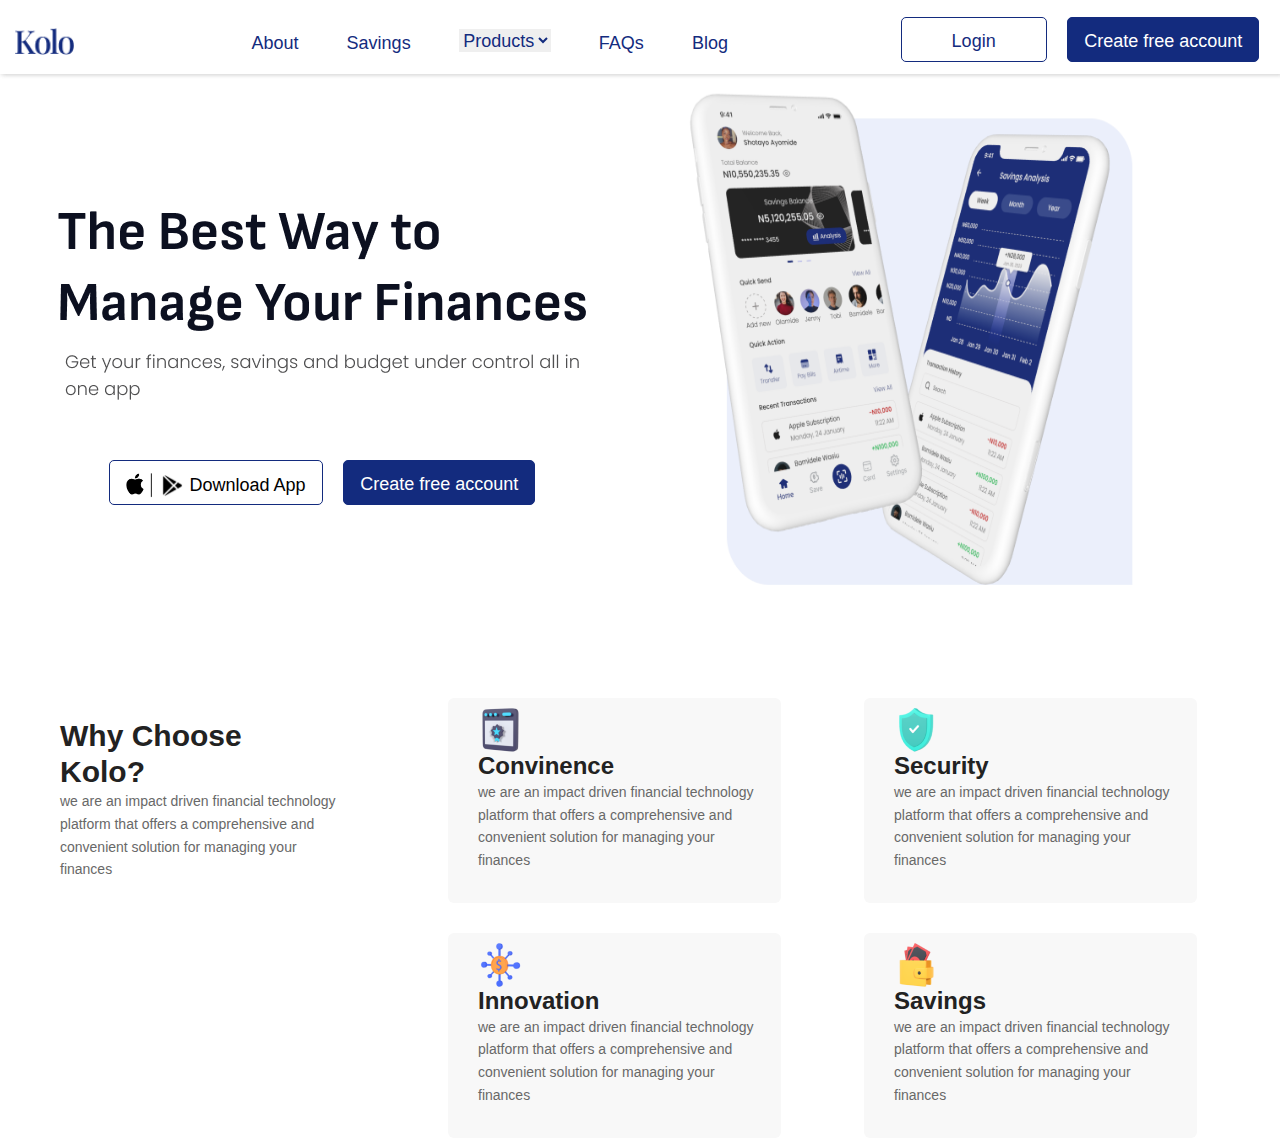
==== kolo/templates/index.html @ e000b19f "Created another frontend template" ====
<!DOCTYPE html>
<html lang="en">
    <head>
        <meta charset="utf-8">
        <meta http-equiv="X-UA-Compatible" content="IE=edge">
        <meta name="viewport" content="width=device-width, initial-scale=1">
        <title>Kolo landing page</title>
        <link rel="stylesheet" href="../static/css/css/linearicons.css">
		<link rel="stylesheet" href="../static/css/css/font-awesome.min.css">
		<link rel="stylesheet" href="../static/css/css/bootstrap.css">
		<link rel="stylesheet" href="../static/css/css/owl.carousel.css">
		<link rel="stylesheet" href="../static/css/css/main.css">
        
        <link href="../static/index.css" rel="stylesheet">
        <link href="../static/images/Kolo.png" rel="icon">
    </head>
    <body id="body">


        <header class="default-header" id="navbar">
            <nav class="navbar navbar-expand-lg navbar-light" style="width:100%; padding: 0px;" id="navbar">
                <div id="container">
                    <img src="../static/images/Kolo.png" id="logo">
                      <button style="float: right; margin-top: 3px;" class="navbar-toggler" type="button" data-toggle="collapse" data-target="#navbarSupportedContent" aria-controls="navbarSupportedContent" aria-expanded="false" aria-label="Toggle navigation">
                        <span class="navbar-toggler-icon"></span>
                      </button>

                    <div class="collapse navbar-collapse justify-content-end align-items-center" id="navbarSupportedContent" style="width:100%;">
                    
                        <div id="navigation">
                            <div id="inner-navigation">
                                <a href="#" class="nav">About</a>
                                <a href="#" class="nav" style="border-top: none;">Savings</a>
                                <select class="nav" id="selection">
                                    <option value="products" class="nav" style="text-align: center;">Products</option>
                                    <option value="savings" class="nav" style="text-align: center;">Savings</option>
                                    <option value="loan" class="nav"  style="text-align: center;">Loan</option>
                                </select>
                                <a href="#" class="nav">FAQs</a>
                                <a href="#" class="nav" style="border-top: none;">Blog</a>
                            </div>
                            
                            <div id="login-nav">
                                    <a href="#" class="nav" id="login-btn">Login</a>
                                    <a href="#" class="nav" id="create-account">Create free account</a>
                            </div>
                        </div>
                    </div>
                
                
            
                </div>
            </nav>
        </header>


    <!-- <header>
        <div id="navbar" class="navbar-nav">
            <h1 id="logo" style="padding-left: 10px; color: #132B7E; size: 33px;">Kolo</h1>
                <a href="#" class="nav">About</a>
                <a href="#" class="nav">Savings</a>
                <select class="nav" id="selection">
                    <option value="products" class="nav" style="text-align: center;">Products</option>
                    <option value="savings" class="nav" style="text-align: center;">Savings</option>
                    <option value="loan" class="nav"  style="text-align: center;">Loan</option>
                </select>
                <a href="#" class="nav">FAQs</a>
                <a href="#" class="nav">Blog</a>
            <div id="login-nav" class="navbar-nav">
                    <a href="#" class="nav" id="login-btn">Login</a>
                    <a href="#" class="nav" id="create-account">Create free account</a>
            </div>
        </div>
    </header> -->
    <div class="section-1">
        <div class="section-1_child">
            <img src="../static/images/The Best Way to Manage Your Finances.png" id="image4">
            <br>
            <img src="../static/images/Get your finances, savings and budget under control all in one app.png" id="image5">
            <div id="section1_grand_child">
                <div id="section1_grand_child2">
                    <a href="#"><img src="../static/images/apple.png" style="height: 25px; margin-top: 10px;"></a>
                    <img src="../static/images/line.png" style="height: 25px; margin-top: 12px;">
                    <a href="#"><img src="../static/images/google play.png" style="height: 25px; margin-top: 12px;"></a>
                    <p style="margin-left: 6px; color: black; font-size: 18px; padding-top: 13px;">Download App</p>
                </div>
                <a href="#" class="nav" id="create-account">Create free account</a>
            </div>
        </div>
        <img src="../static/images/kolo1.png" id="image2">
    </div>
    <div id="section2">
        <div class="section2_grand_child">
            <div id="section2_grand_child3">
                <h2 style="width: 220px;">Why Choose Kolo?</h2>
                <p>we are an impact driven financial technology platform that offers a comprehensive and convenient solution for managing your finances</p>
            </div>
        </div>
        <div id="section2_grand_child2">
            <div class="section2_grand_child2">
                <img src="../static/images/convinience.png">
                <h3 style="width: 250px;">Convinence</h3>
                <p class="section2_paragraph">we are an impact driven financial technology platform that offers a comprehensive and convenient solution for managing your finances</p>
            </div>
            <div class="section2_grand_child2">
                <img src="../static/images/security.png">
                <h3 style="width: 250px;">Security</h3>
                <p class="section2_paragraph">we are an impact driven financial technology platform that offers a comprehensive and convenient solution for managing your finances</p>
            </div>
            <div class="section2_grand_child2">
                <img src="../static/images/innovation.png">
                <h3 style="width: 250px;">Innovation</h3>
                <p class="section2_paragraph">we are an impact driven financial technology platform that offers a comprehensive and convenient solution for managing your finances</p>
            </div>
            <div class="section2_grand_child2">
                <img src="../static/images/savings.png">
                <h3 style="width: 250px">Savings</h3>
                <p class="section2_paragraph">we are an impact driven financial technology platform that offers a comprehensive and convenient solution for managing your finances</p>
            </div>
        </div>
    </div>

            <script src="../static/js/vendor/jquery-2.2.4.min.js"></script>
			<script src="https://cdnjs.cloudflare.com/ajax/libs/popper.js/1.11.0/umd/popper.min.js" integrity="sha384-b/U6ypiBEHpOf/4+1nzFpr53nxSS+GLCkfwBdFNTxtclqqenISfwAzpKaMNFNmj4" crossorigin="anonymous"></script>
			<script src="../static/js/vendor/bootstrap.min.js"></script>
			<script src="../static/js/jquery.ajaxchimp.min.js"></script>
			<script src="../static/js/parallax.min.js"></script>			
			<script src="../static/js/owl.carousel.min.js"></script>		
			<script src="../static/js/jquery.magnific-popup.min.js"></script>				
			<script src="../static/js/jquery.sticky.js"></script>
			<script src="../static/js/main.js"></script>	
    </body>
</html>
---- kolo/static/css/css/linearicons.css ----
@font-face {
	font-family: 'Linearicons-Free';
	src:url('../fonts/Linearicons-Free.eot?w118d');
	src:url('../fonts/Linearicons-Free.eot?#iefixw118d') format('embedded-opentype'),
		url('../fonts/Linearicons-Free.woff2?w118d') format('woff2'),
		url('../fonts/Linearicons-Free.woff?w118d') format('woff'),
		url('../fonts/Linearicons-Free.ttf?w118d') format('truetype'),
		url('../fonts/Linearicons-Free.svg?w118d#Linearicons-Free') format('svg');
	font-weight: normal;
	font-style: normal;
}

.lnr {
	font-family: 'Linearicons-Free';
	speak: none;
	font-style: normal;
	font-weight: normal;
	font-variant: normal;
	text-transform: none;
	line-height: 1;

	/* Better Font Rendering =========== */
	-webkit-font-smoothing: antialiased;
	-moz-osx-font-smoothing: grayscale;
}

.lnr-home:before {
	content: "\e800";
}
.lnr-apartment:before {
	content: "\e801";
}
.lnr-pencil:before {
	content: "\e802";
}
.lnr-magic-wand:before {
	content: "\e803";
}
.lnr-drop:before {
	content: "\e804";
}
.lnr-lighter:before {
	content: "\e805";
}
.lnr-poop:before {
	content: "\e806";
}
.lnr-sun:before {
	content: "\e807";
}
.lnr-moon:before {
	content: "\e808";
}
.lnr-cloud:before {
	content: "\e809";
}
.lnr-cloud-upload:before {
	content: "\e80a";
}
.lnr-cloud-download:before {
	content: "\e80b";
}
.lnr-cloud-sync:before {
	content: "\e80c";
}
.lnr-cloud-check:before {
	content: "\e80d";
}
.lnr-database:before {
	content: "\e80e";
}
.lnr-lock:before {
	content: "\e80f";
}
.lnr-cog:before {
	content: "\e810";
}
.lnr-trash:before {
	content: "\e811";
}
.lnr-dice:before {
	content: "\e812";
}
.lnr-heart:before {
	content: "\e813";
}
.lnr-star:before {
	content: "\e814";
}
.lnr-star-half:before {
	content: "\e815";
}
.lnr-star-empty:before {
	content: "\e816";
}
.lnr-flag:before {
	content: "\e817";
}
.lnr-envelope:before {
	content: "\e818";
}
.lnr-paperclip:before {
	content: "\e819";
}
.lnr-inbox:before {
	content: "\e81a";
}
.lnr-eye:before {
	content: "\e81b";
}
.lnr-printer:before {
	content: "\e81c";
}
.lnr-file-empty:before {
	content: "\e81d";
}
.lnr-file-add:before {
	content: "\e81e";
}
.lnr-enter:before {
	content: "\e81f";
}
.lnr-exit:before {
	content: "\e820";
}
.lnr-graduation-hat:before {
	content: "\e821";
}
.lnr-license:before {
	content: "\e822";
}
.lnr-music-note:before {
	content: "\e823";
}
.lnr-film-play:before {
	content: "\e824";
}
.lnr-camera-video:before {
	content: "\e825";
}
.lnr-camera:before {
	content: "\e826";
}
.lnr-picture:before {
	content: "\e827";
}
.lnr-book:before {
	content: "\e828";
}
.lnr-bookmark:before {
	content: "\e829";
}
.lnr-user:before {
	content: "\e82a";
}
.lnr-users:before {
	content: "\e82b";
}
.lnr-shirt:before {
	content: "\e82c";
}
.lnr-store:before {
	content: "\e82d";
}
.lnr-cart:before {
	content: "\e82e";
}
.lnr-tag:before {
	content: "\e82f";
}
.lnr-phone-handset:before {
	content: "\e830";
}
.lnr-phone:before {
	content: "\e831";
}
.lnr-pushpin:before {
	content: "\e832";
}
.lnr-map-marker:before {
	content: "\e833";
}
.lnr-map:before {
	content: "\e834";
}
.lnr-location:before {
	content: "\e835";
}
.lnr-calendar-full:before {
	content: "\e836";
}
.lnr-keyboard:before {
	content: "\e837";
}
.lnr-spell-check:before {
	content: "\e838";
}
.lnr-screen:before {
	content: "\e839";
}
.lnr-smartphone:before {
	content: "\e83a";
}
.lnr-tablet:before {
	content: "\e83b";
}
.lnr-laptop:before {
	content: "\e83c";
}
.lnr-laptop-phone:before {
	content: "\e83d";
}
.lnr-power-switch:before {
	content: "\e83e";
}
.lnr-bubble:before {
	content: "\e83f";
}
.lnr-heart-pulse:before {
	content: "\e840";
}
.lnr-construction:before {
	content: "\e841";
}
.lnr-pie-chart:before {
	content: "\e842";
}
.lnr-chart-bars:before {
	content: "\e843";
}
.lnr-gift:before {
	content: "\e844";
}
.lnr-diamond:before {
	content: "\e845";
}
.lnr-linearicons:before {
	content: "\e846";
}
.lnr-dinner:before {
	content: "\e847";
}
.lnr-coffee-cup:before {
	content: "\e848";
}
.lnr-leaf:before {
	content: "\e849";
}
.lnr-paw:before {
	content: "\e84a";
}
.lnr-rocket:before {
	content: "\e84b";
}
.lnr-briefcase:before {
	content: "\e84c";
}
.lnr-bus:before {
	content: "\e84d";
}
.lnr-car:before {
	content: "\e84e";
}
.lnr-train:before {
	content: "\e84f";
}
.lnr-bicycle:before {
	content: "\e850";
}
.lnr-wheelchair:before {
	content: "\e851";
}
.lnr-select:before {
	content: "\e852";
}
.lnr-earth:before {
	content: "\e853";
}
.lnr-smile:before {
	content: "\e854";
}
.lnr-sad:before {
	content: "\e855";
}
.lnr-neutral:before {
	content: "\e856";
}
.lnr-mustache:before {
	content: "\e857";
}
.lnr-alarm:before {
	content: "\e858";
}
.lnr-bullhorn:before {
	content: "\e859";
}
.lnr-volume-high:before {
	content: "\e85a";
}
.lnr-volume-medium:before {
	content: "\e85b";
}
.lnr-volume-low:before {
	content: "\e85c";
}
.lnr-volume:before {
	content: "\e85d";
}
.lnr-mic:before {
	content: "\e85e";
}
.lnr-hourglass:before {
	content: "\e85f";
}
.lnr-undo:before {
	content: "\e860";
}
.lnr-redo:before {
	content: "\e861";
}
.lnr-sync:before {
	content: "\e862";
}
.lnr-history:before {
	content: "\e863";
}
.lnr-clock:before {
	content: "\e864";
}
.lnr-download:before {
	content: "\e865";
}
.lnr-upload:before {
	content: "\e866";
}
.lnr-enter-down:before {
	content: "\e867";
}
.lnr-exit-up:before {
	content: "\e868";
}
.lnr-bug:before {
	content: "\e869";
}
.lnr-code:before {
	content: "\e86a";
}
.lnr-link:before {
	content: "\e86b";
}
.lnr-unlink:before {
	content: "\e86c";
}
.lnr-thumbs-up:before {
	content: "\e86d";
}
.lnr-thumbs-down:before {
	content: "\e86e";
}
.lnr-magnifier:before {
	content: "\e86f";
}
.lnr-cross:before {
	content: "\e870";
}
.lnr-menu:before {
	content: "\e871";
}
.lnr-list:before {
	content: "\e872";
}
.lnr-chevron-up:before {
	content: "\e873";
}
.lnr-chevron-down:before {
	content: "\e874";
}
.lnr-chevron-left:before {
	content: "\e875";
}
.lnr-chevron-right:before {
	content: "\e876";
}
.lnr-arrow-up:before {
	content: "\e877";
}
.lnr-arrow-down:before {
	content: "\e878";
}
.lnr-arrow-left:before {
	content: "\e879";
}
.lnr-arrow-right:before {
	content: "\e87a";
}
.lnr-move:before {
	content: "\e87b";
}
.lnr-warning:before {
	content: "\e87c";
}
.lnr-question-circle:before {
	content: "\e87d";
}
.lnr-menu-circle:before {
	content: "\e87e";
}
.lnr-checkmark-circle:before {
	content: "\e87f";
}
.lnr-cross-circle:before {
	content: "\e880";
}
.lnr-plus-circle:before {
	content: "\e881";
}
.lnr-circle-minus:before {
	content: "\e882";
}
.lnr-arrow-up-circle:before {
	content: "\e883";
}
.lnr-arrow-down-circle:before {
	content: "\e884";
}
.lnr-arrow-left-circle:before {
	content: "\e885";
}
.lnr-arrow-right-circle:before {
	content: "\e886";
}
.lnr-chevron-up-circle:before {
	content: "\e887";
}
.lnr-chevron-down-circle:before {
	content: "\e888";
}
.lnr-chevron-left-circle:before {
	content: "\e889";
}
.lnr-chevron-right-circle:before {
	content: "\e88a";
}
.lnr-crop:before {
	content: "\e88b";
}
.lnr-frame-expand:before {
	content: "\e88c";
}
.lnr-frame-contract:before {
	content: "\e88d";
}
.lnr-layers:before {
	content: "\e88e";
}
.lnr-funnel:before {
	content: "\e88f";
}
.lnr-text-format:before {
	content: "\e890";
}
.lnr-text-format-remove:before {
	content: "\e891";
}
.lnr-text-size:before {
	content: "\e892";
}
.lnr-bold:before {
	content: "\e893";
}
.lnr-italic:before {
	content: "\e894";
}
.lnr-underline:before {
	content: "\e895";
}
.lnr-strikethrough:before {
	content: "\e896";
}
.lnr-highlight:before {
	content: "\e897";
}
.lnr-text-align-left:before {
	content: "\e898";
}
.lnr-text-align-center:before {
	content: "\e899";
}
.lnr-text-align-right:before {
	content: "\e89a";
}
.lnr-text-align-justify:before {
	content: "\e89b";
}
.lnr-line-spacing:before {
	content: "\e89c";
}
.lnr-indent-increase:before {
	content: "\e89d";
}
.lnr-indent-decrease:before {
	content: "\e89e";
}
.lnr-pilcrow:before {
	content: "\e89f";
}
.lnr-direction-ltr:before {
	content: "\e8a0";
}
.lnr-direction-rtl:before {
	content: "\e8a1";
}
.lnr-page-break:before {
	content: "\e8a2";
}
.lnr-sort-alpha-asc:before {
	content: "\e8a3";
}
.lnr-sort-amount-asc:before {
	content: "\e8a4";
}
.lnr-hand:before {
	content: "\e8a5";
}
.lnr-pointer-up:before {
	content: "\e8a6";
}
.lnr-pointer-right:before {
	content: "\e8a7";
}
.lnr-pointer-down:before {
	content: "\e8a8";
}
.lnr-pointer-left:before {
	content: "\e8a9";
}
---- kolo/static/css/css/main.css ----
::-moz-selection{background-color:#69B4FD;color:#fff}::selection{background-color:#69B4FD;color:#fff}::-webkit-input-placeholder{color:#777777;font-weight:300}:-moz-placeholder{color:#777777;opacity:1;font-weight:300}::-moz-placeholder{color:#777777;opacity:1;font-weight:300}:-ms-input-placeholder{color:#777777;font-weight:300}::-ms-input-placeholder{color:#777777;font-weight:300}body{color:#777;font-family:"Poppins",sans-serif;font-size:14px;font-weight:300;line-height:1.625em;position:relative}ol,ul{margin:0;padding:0;list-style:none}select{display:block}figure{margin:0}a{-webkit-transition:all 0.3s ease 0s;-moz-transition:all 0.3s ease 0s;-o-transition:all 0.3s ease 0s;transition:all 0.3s ease 0s}iframe{border:0}a,a:focus,a:hover{text-decoration:none;outline:0}.btn.active.focus,.btn.active:focus,.btn.focus,.btn.focus:active,.btn:active:focus,.btn:focus{text-decoration:none;outline:0}.card-panel{margin:0;padding:60px}.btn i,.btn-large i,.btn-floating i,.btn-large i,.btn-flat i{font-size:1em;line-height:inherit}.gray-bg{background:#f9f9ff}h1,h2,h3,h4,h5,h6{font-family:"Poppins",sans-serif;color:#222;line-height:1.2em !important;margin-bottom:0;margin-top:0;font-weight:600}.h1,.h2,.h3,.h4,.h5,.h6{margin-bottom:0;margin-top:0;font-family:"Poppins",sans-serif;font-weight:600;color:#222}h1,.h1{font-size:36px}h2,.h2{font-size:30px}h3,.h3{font-size:24px}h4,.h4{font-size:18px}h5,.h5{font-size:16px}h6,.h6{font-size:14px;color:#222}td,th{border-radius:0px}.clear::before,.clear::after{content:" ";display:table}.clear::after{clear:both}.fz-11{font-size:11px}.fz-12{font-size:12px}.fz-13{font-size:13px}.fz-14{font-size:14px}.fz-15{font-size:15px}.fz-16{font-size:16px}.fz-18{font-size:18px}.fz-30{font-size:30px}.fz-48{font-size:48px !important}.fw100{font-weight:100}.fw300{font-weight:300}.fw400{font-weight:400 !important}.fw500{font-weight:500}.f700{font-weight:700}.fsi{font-style:italic}.mt-10{margin-top:10px}.mt-15{margin-top:15px}.mt-20{margin-top:20px}.mt-25{margin-top:25px}.mt-30{margin-top:30px}.mt-35{margin-top:35px}.mt-40{margin-top:40px}.mt-50{margin-top:50px}.mt-60{margin-top:60px}.mt-70{margin-top:70px}.mt-80{margin-top:80px}.mt-100{margin-top:100px}.mt-120{margin-top:120px}.mt-150{margin-top:150px}.ml-0{margin-left:0 !important}.ml-5{margin-left:5px !important}.ml-10{margin-left:10px}.ml-15{margin-left:15px}.ml-20{margin-left:20px}.ml-30{margin-left:30px}.ml-50{margin-left:50px}.mr-0{margin-right:0 !important}.mr-5{margin-right:5px !important}.mr-15{margin-right:15px}.mr-10{margin-right:10px}.mr-20{margin-right:20px}.mr-30{margin-right:30px}.mr-50{margin-right:50px}.mb-0{margin-bottom:0px}.mb-0-i{margin-bottom:0px !important}.mb-5{margin-bottom:5px}.mb-10{margin-bottom:10px}.mb-15{margin-bottom:15px}.mb-20{margin-bottom:20px}.mb-25{margin-bottom:25px}.mb-30{margin-bottom:30px}.mb-40{margin-bottom:40px}.mb-50{margin-bottom:50px}.mb-60{margin-bottom:60px}.mb-70{margin-bottom:70px}.mb-80{margin-bottom:80px}.mb-90{margin-bottom:90px}.mb-100{margin-bottom:100px}.pt-0{padding-top:0px}.pt-10{padding-top:10px}.pt-15{padding-top:15px}.pt-20{padding-top:20px}.pt-25{padding-top:25px}.pt-30{padding-top:30px}.pt-40{padding-top:40px}.pt-50{padding-top:50px}.pt-60{padding-top:60px}.pt-70{padding-top:70px}.pt-80{padding-top:80px}.pt-90{padding-top:90px}.pt-100{padding-top:100px}.pt-120{padding-top:120px}.pt-150{padding-top:150px}.pb-0{padding-bottom:0px}.pb-10{padding-bottom:10px}.pb-15{padding-bottom:15px}.pb-20{padding-bottom:20px}.pb-25{padding-bottom:25px}.pb-30{padding-bottom:30px}.pb-40{padding-bottom:40px}.pb-50{padding-bottom:50px}.pb-60{padding-bottom:60px}.pb-70{padding-bottom:70px}.pb-80{padding-bottom:80px}.pb-90{padding-bottom:90px}.pb-100{padding-bottom:100px}.pb-120{padding-bottom:120px}.pb-150{padding-bottom:150px}.pr-30{padding-right:30px}.pl-30{padding-left:30px}.pl-90{padding-left:90px}.p-40{padding:40px}.float-left{float:left}.float-right{float:right}.text-italic{font-style:italic}.text-white{color:#fff}.transition{-webkit-transition:all 0.3s ease 0s;-moz-transition:all 0.3s ease 0s;-o-transition:all 0.3s ease 0s;transition:all 0.3s ease 0s}.section-full{padding:100px 0}.section-half{padding:75px 0}.text-center{text-align:center}.text-left{text-align:left}.text-rigth{text-align:right}.flex{display:-webkit-box;display:-webkit-flex;display:-moz-flex;display:-ms-flexbox;display:flex}.inline-flex{display:-webkit-inline-box;display:-webkit-inline-flex;display:-moz-inline-flex;display:-ms-inline-flexbox;display:inline-flex}.flex-grow{-webkit-box-flex:1;-webkit-flex-grow:1;-moz-flex-grow:1;-ms-flex-positive:1;flex-grow:1}.flex-wrap{-webkit-flex-wrap:wrap;-moz-flex-wrap:wrap;-ms-flex-wrap:wrap;flex-wrap:wrap}.flex-left{-webkit-box-pack:start;-ms-flex-pack:start;-webkit-justify-content:flex-start;-moz-justify-content:flex-start;justify-content:flex-start}.flex-middle{-webkit-box-align:center;-ms-flex-align:center;-webkit-align-items:center;-moz-align-items:center;align-items:center}.flex-right{-webkit-box-pack:end;-ms-flex-pack:end;-webkit-justify-content:flex-end;-moz-justify-content:flex-end;justify-content:flex-end}.flex-top{-webkit-align-self:flex-start;-moz-align-self:flex-start;-ms-flex-item-align:start;align-self:flex-start}.flex-center{-webkit-box-pack:center;-ms-flex-pack:center;-webkit-justify-content:center;-moz-justify-content:center;justify-content:center}.flex-bottom{-webkit-align-self:flex-end;-moz-align-self:flex-end;-ms-flex-item-align:end;align-self:flex-end}.space-between{-webkit-box-pack:justify;-ms-flex-pack:justify;-webkit-justify-content:space-between;-moz-justify-content:space-between;justify-content:space-between}.space-around{-ms-flex-pack:distribute;-webkit-justify-content:space-around;-moz-justify-content:space-around;justify-content:space-around}.flex-column{-webkit-box-direction:normal;-webkit-box-orient:vertical;-webkit-flex-direction:column;-moz-flex-direction:column;-ms-flex-direction:column;flex-direction:column}.flex-cell{display:-webkit-box;display:-webkit-flex;display:-moz-flex;display:-ms-flexbox;display:flex;-webkit-box-flex:1;-webkit-flex-grow:1;-moz-flex-grow:1;-ms-flex-positive:1;flex-grow:1}.display-table{display:table}.light{color:#fff}.dark{color:#222}.relative{position:relative}.overflow-hidden{overflow:hidden}.overlay{position:absolute;left:0;right:0;top:0;bottom:0}.container.fullwidth{width:100%}.container.no-padding{padding-left:0;padding-right:0}.no-padding{padding:0}.section-bg{background:#f9fafc}@media (max-width: 767px){.no-flex-xs{display:block !important}}.row.no-margin{margin-left:0;margin-right:0}.sample-text-area{background:#fff;padding:100px 0 70px 0}.text-heading{margin-bottom:30px;font-size:24px}b,i,sup,sub,u,del{color:#69B4FD}h1{font-size:36px}h2{font-size:30px}h3{font-size:24px}h4{font-size:18px}h5{font-size:16px}h6{font-size:14px}h1,h2,h3,h4,h5,h6{line-height:1.5em}.typography h1,.typography h2,.typography h3,.typography h4,.typography h5,.typography h6{color:#777}.button-area{background:#fff}.button-area .border-top-generic{padding:70px 15px;border-top:1px dotted #eee}.button-group-area .genric-btn{margin-right:10px;margin-top:10px}.button-group-area .genric-btn:last-child{margin-right:0}.genric-btn{display:inline-block;outline:none;line-height:40px;padding:0 30px;font-size:.8em;text-align:center;text-decoration:none;font-weight:500;cursor:pointer;-webkit-transition:all 0.3s ease 0s;-moz-transition:all 0.3s ease 0s;-o-transition:all 0.3s ease 0s;transition:all 0.3s ease 0s}.genric-btn:focus{outline:none}.genric-btn.e-large{padding:0 40px;line-height:50px}.genric-btn.large{line-height:45px}.genric-btn.medium{line-height:30px}.genric-btn.small{line-height:25px}.genric-btn.radius{border-radius:3px}.genric-btn.circle{border-radius:20px}.genric-btn.arrow{display:-webkit-inline-box;display:-ms-inline-flexbox;display:inline-flex;-webkit-box-align:center;-ms-flex-align:center;align-items:center}.genric-btn.arrow span{margin-left:10px}.genric-btn.default{color:#222;background:#f9f9ff;border:1px solid transparent}.genric-btn.default:hover{border:1px solid #f9f9ff;background:#fff}.genric-btn.default-border{border:1px solid #f9f9ff;background:#fff}.genric-btn.default-border:hover{color:#222;background:#f9f9ff;border:1px solid transparent}.genric-btn.primary{color:#fff;background:#69B4FD;border:1px solid transparent}.genric-btn.primary:hover{color:#69B4FD;border:1px solid #69B4FD;background:#fff}.genric-btn.primary-border{color:#69B4FD;border:1px solid #69B4FD;background:#fff}.genric-btn.primary-border:hover{color:#fff;background:#69B4FD;border:1px solid transparent}.genric-btn.success{color:#fff;background:#4cd3e3;border:1px solid transparent}.genric-btn.success:hover{color:#4cd3e3;border:1px solid #4cd3e3;background:#fff}.genric-btn.success-border{color:#4cd3e3;border:1px solid #4cd3e3;background:#fff}.genric-btn.success-border:hover{color:#fff;background:#4cd3e3;border:1px solid transparent}.genric-btn.info{color:#fff;background:#38a4ff;border:1px solid transparent}.genric-btn.info:hover{color:#38a4ff;border:1px solid #38a4ff;background:#fff}.genric-btn.info-border{color:#38a4ff;border:1px solid #38a4ff;background:#fff}.genric-btn.info-border:hover{color:#fff;background:#38a4ff;border:1px solid transparent}.genric-btn.warning{color:#fff;background:#f4e700;border:1px solid transparent}.genric-btn.warning:hover{color:#f4e700;border:1px solid #f4e700;background:#fff}.genric-btn.warning-border{color:#f4e700;border:1px solid #f4e700;background:#fff}.genric-btn.warning-border:hover{color:#fff;background:#f4e700;border:1px solid transparent}.genric-btn.danger{color:#fff;background:#f44a40;border:1px solid transparent}.genric-btn.danger:hover{color:#f44a40;border:1px solid #f44a40;background:#fff}.genric-btn.danger-border{color:#f44a40;border:1px solid #f44a40;background:#fff}.genric-btn.danger-border:hover{color:#fff;background:#f44a40;border:1px solid transparent}.genric-btn.link{color:#222;background:#f9f9ff;text-decoration:underline;border:1px solid transparent}.genric-btn.link:hover{color:#222;border:1px solid #f9f9ff;background:#fff}.genric-btn.link-border{color:#222;border:1px solid #f9f9ff;background:#fff;text-decoration:underline}.genric-btn.link-border:hover{color:#222;background:#f9f9ff;border:1px solid transparent}.genric-btn.disable{color:#222,0.3;background:#f9f9ff;border:1px solid transparent;cursor:not-allowed}.generic-blockquote{padding:30px 50px 30px 30px;background:#f9f9ff;border-left:2px solid #69B4FD}.progress-table-wrap{overflow-x:scroll}.progress-table{background:#f9f9ff;padding:15px 0px 30px 0px;min-width:800px}.progress-table .serial{width:11.83%;padding-left:30px}.progress-table .country{width:28.07%}.progress-table .visit{width:19.74%}.progress-table .percentage{width:40.36%;padding-right:50px}.progress-table .table-head{display:flex}.progress-table .table-head .serial,.progress-table .table-head .country,.progress-table .table-head .visit,.progress-table .table-head .percentage{color:#222;line-height:40px;text-transform:uppercase;font-weight:500}.progress-table .table-row{padding:15px 0;border-top:1px solid #edf3fd;display:flex}.progress-table .table-row .serial,.progress-table .table-row .country,.progress-table .table-row .visit,.progress-table .table-row .percentage{display:flex;align-items:center}.progress-table .table-row .country img{margin-right:15px}.progress-table .table-row .percentage .progress{width:80%;border-radius:0px;background:transparent}.progress-table .table-row .percentage .progress .progress-bar{height:5px;line-height:5px}.progress-table .table-row .percentage .progress .progress-bar.color-1{background-color:#6382e6}.progress-table .table-row .percentage .progress .progress-bar.color-2{background-color:#e66686}.progress-table .table-row .percentage .progress .progress-bar.color-3{background-color:#f09359}.progress-table .table-row .percentage .progress .progress-bar.color-4{background-color:#73fbaf}.progress-table .table-row .percentage .progress .progress-bar.color-5{background-color:#73fbaf}.progress-table .table-row .percentage .progress .progress-bar.color-6{background-color:#6382e6}.progress-table .table-row .percentage .progress .progress-bar.color-7{background-color:#a367e7}.progress-table .table-row .percentage .progress .progress-bar.color-8{background-color:#e66686}.single-gallery-image{margin-top:30px;background-repeat:no-repeat !important;background-position:center center !important;background-size:cover !important;height:200px}.list-style{width:14px;height:14px}.unordered-list li{position:relative;padding-left:30px;line-height:1.82em !important}.unordered-list li:before{content:"";position:absolute;width:14px;height:14px;border:3px solid #69B4FD;background:#fff;top:4px;left:0;border-radius:50%}.ordered-list{margin-left:30px}.ordered-list li{list-style-type:decimal-leading-zero;color:#69B4FD;font-weight:500;line-height:1.82em !important}.ordered-list li span{font-weight:300;color:#777}.ordered-list-alpha li{margin-left:30px;list-style-type:lower-alpha;color:#69B4FD;font-weight:500;line-height:1.82em !important}.ordered-list-alpha li span{font-weight:300;color:#777}.ordered-list-roman li{margin-left:30px;list-style-type:lower-roman;color:#69B4FD;font-weight:500;line-height:1.82em !important}.ordered-list-roman li span{font-weight:300;color:#777}.single-input{display:block;width:100%;line-height:40px;border:none;outline:none;background:#f9f9ff;padding:0 20px}.single-input:focus{outline:none}.input-group-icon{position:relative}.input-group-icon .icon{position:absolute;left:20px;top:0;line-height:40px;z-index:3}.input-group-icon .icon i{color:#797979}.input-group-icon .single-input{padding-left:45px}.single-textarea{display:block;width:100%;line-height:40px;border:none;outline:none;background:#f9f9ff;padding:0 20px;height:100px;resize:none}.single-textarea:focus{outline:none}.single-input-primary{display:block;width:100%;line-height:40px;border:1px solid transparent;outline:none;background:#f9f9ff;padding:0 20px}.single-input-primary:focus{outline:none;border:1px solid #69B4FD}.single-input-accent{display:block;width:100%;line-height:40px;border:1px solid transparent;outline:none;background:#f9f9ff;padding:0 20px}.single-input-accent:focus{outline:none;border:1px solid #eb6b55}.single-input-secondary{display:block;width:100%;line-height:40px;border:1px solid transparent;outline:none;background:#f9f9ff;padding:0 20px}.single-input-secondary:focus{outline:none;border:1px solid #f09359}.default-switch{width:35px;height:17px;border-radius:8.5px;background:#f9f9ff;position:relative;cursor:pointer}.default-switch input{position:absolute;left:0;top:0;right:0;bottom:0;width:100%;height:100%;opacity:0;cursor:pointer}.default-switch input+label{position:absolute;top:1px;left:1px;width:15px;height:15px;border-radius:50%;background:#69B4FD;-webkit-transition:all 0.2s;-moz-transition:all 0.2s;-o-transition:all 0.2s;transition:all 0.2s;box-shadow:0px 4px 5px 0px rgba(0,0,0,0.2);cursor:pointer}.default-switch input:checked+label{left:19px}.primary-switch{width:35px;height:17px;border-radius:8.5px;background:#f9f9ff;position:relative;cursor:pointer}.primary-switch input{position:absolute;left:0;top:0;right:0;bottom:0;width:100%;height:100%;opacity:0}.primary-switch input+label{position:absolute;left:0;top:0;right:0;bottom:0;width:100%;height:100%}.primary-switch input+label:before{content:"";position:absolute;left:0;top:0;right:0;bottom:0;width:100%;height:100%;background:transparent;border-radius:8.5px;cursor:pointer;-webkit-transition:all 0.2s;-moz-transition:all 0.2s;-o-transition:all 0.2s;transition:all 0.2s}.primary-switch input+label:after{content:"";position:absolute;top:1px;left:1px;width:15px;height:15px;border-radius:50%;background:#fff;-webkit-transition:all 0.2s;-moz-transition:all 0.2s;-o-transition:all 0.2s;transition:all 0.2s;box-shadow:0px 4px 5px 0px rgba(0,0,0,0.2);cursor:pointer}.primary-switch input:checked+label:after{left:19px}.primary-switch input:checked+label:before{background:#69B4FD}.confirm-switch{width:35px;height:17px;border-radius:8.5px;background:#f9f9ff;position:relative;cursor:pointer}.confirm-switch input{position:absolute;left:0;top:0;right:0;bottom:0;width:100%;height:100%;opacity:0}.confirm-switch input+label{position:absolute;left:0;top:0;right:0;bottom:0;width:100%;height:100%}.confirm-switch input+label:before{content:"";position:absolute;left:0;top:0;right:0;bottom:0;width:100%;height:100%;background:transparent;border-radius:8.5px;-webkit-transition:all 0.2s;-moz-transition:all 0.2s;-o-transition:all 0.2s;transition:all 0.2s;cursor:pointer}.confirm-switch input+label:after{content:"";position:absolute;top:1px;left:1px;width:15px;height:15px;border-radius:50%;background:#fff;-webkit-transition:all 0.2s;-moz-transition:all 0.2s;-o-transition:all 0.2s;transition:all 0.2s;box-shadow:0px 4px 5px 0px rgba(0,0,0,0.2);cursor:pointer}.confirm-switch input:checked+label:after{left:19px}.confirm-switch input:checked+label:before{background:#4cd3e3}.primary-checkbox{width:16px;height:16px;border-radius:3px;background:#f9f9ff;position:relative;cursor:pointer}.primary-checkbox input{position:absolute;left:0;top:0;right:0;bottom:0;width:100%;height:100%;opacity:0}.primary-checkbox input+label{position:absolute;left:0;top:0;right:0;bottom:0;width:100%;height:100%;border-radius:3px;cursor:pointer;border:1px solid #f1f1f1}.primary-checkbox input:checked+label{background:url(../img/elements/primary-check.png) no-repeat center center/cover;border:none}.confirm-checkbox{width:16px;height:16px;border-radius:3px;background:#f9f9ff;position:relative;cursor:pointer}.confirm-checkbox input{position:absolute;left:0;top:0;right:0;bottom:0;width:100%;height:100%;opacity:0}.confirm-checkbox input+label{position:absolute;left:0;top:0;right:0;bottom:0;width:100%;height:100%;border-radius:3px;cursor:pointer;border:1px solid #f1f1f1}.confirm-checkbox input:checked+label{background:url(../img/elements/success-check.png) no-repeat center center/cover;border:none}.disabled-checkbox{width:16px;height:16px;border-radius:3px;background:#f9f9ff;position:relative;cursor:pointer}.disabled-checkbox input{position:absolute;left:0;top:0;right:0;bottom:0;width:100%;height:100%;opacity:0}.disabled-checkbox input+label{position:absolute;left:0;top:0;right:0;bottom:0;width:100%;height:100%;border-radius:3px;cursor:pointer;border:1px solid #f1f1f1}.disabled-checkbox input:disabled{cursor:not-allowed;z-index:3}.disabled-checkbox input:checked+label{background:url(../img/elements/disabled-check.png) no-repeat center center/cover;border:none}.primary-radio{width:16px;height:16px;border-radius:8px;background:#f9f9ff;position:relative;cursor:pointer}.primary-radio input{position:absolute;left:0;top:0;right:0;bottom:0;width:100%;height:100%;opacity:0}.primary-radio input+label{position:absolute;left:0;top:0;right:0;bottom:0;width:100%;height:100%;border-radius:8px;cursor:pointer;border:1px solid #f1f1f1}.primary-radio input:checked+label{background:url(../img/elements/primary-radio.png) no-repeat center center/cover;border:none}.confirm-radio{width:16px;height:16px;border-radius:8px;background:#f9f9ff;position:relative;cursor:pointer}.confirm-radio input{position:absolute;left:0;top:0;right:0;bottom:0;width:100%;height:100%;opacity:0}.confirm-radio input+label{position:absolute;left:0;top:0;right:0;bottom:0;width:100%;height:100%;border-radius:8px;cursor:pointer;border:1px solid #f1f1f1}.confirm-radio input:checked+label{background:url(../img/elements/success-radio.png) no-repeat center center/cover;border:none}.disabled-radio{width:16px;height:16px;border-radius:8px;background:#f9f9ff;position:relative;cursor:pointer}.disabled-radio input{position:absolute;left:0;top:0;right:0;bottom:0;width:100%;height:100%;opacity:0}.disabled-radio input+label{position:absolute;left:0;top:0;right:0;bottom:0;width:100%;height:100%;border-radius:8px;cursor:pointer;border:1px solid #f1f1f1}.disabled-radio input:disabled{cursor:not-allowed;z-index:3}.disabled-radio input:checked+label{background:url(../img/elements/disabled-radio.png) no-repeat center center/cover;border:none}.default-select{height:40px}.default-select .nice-select{border:none;border-radius:0px;height:40px;background:#f9f9ff;padding-left:20px;padding-right:40px}.default-select .nice-select .list{margin-top:0;border:none;border-radius:0px;box-shadow:none;width:100%;padding:10px 0 10px 0px}.default-select .nice-select .list .option{font-weight:300;-webkit-transition:all 0.3s ease 0s;-moz-transition:all 0.3s ease 0s;-o-transition:all 0.3s ease 0s;transition:all 0.3s ease 0s;line-height:28px;min-height:28px;font-size:12px;padding-left:20px}.default-select .nice-select .list .option.selected{color:#69B4FD;background:transparent}.default-select .nice-select .list .option:hover{color:#69B4FD;background:transparent}.default-select .current{margin-right:50px;font-weight:300}.default-select .nice-select::after{right:20px}.form-select{height:40px;width:100%}.form-select .nice-select{border:none;border-radius:0px;height:40px;background:#f9f9ff;padding-left:45px;padding-right:40px;width:100%}.form-select .nice-select .list{margin-top:0;border:none;border-radius:0px;box-shadow:none;width:100%;padding:10px 0 10px 0px}.form-select .nice-select .list .option{font-weight:300;-webkit-transition:all 0.3s ease 0s;-moz-transition:all 0.3s ease 0s;-o-transition:all 0.3s ease 0s;transition:all 0.3s ease 0s;line-height:28px;min-height:28px;font-size:12px;padding-left:45px}.form-select .nice-select .list .option.selected{color:#69B4FD;background:transparent}.form-select .nice-select .list .option:hover{color:#69B4FD;background:transparent}.form-select .current{margin-right:50px;font-weight:300}.form-select .nice-select::after{right:20px}body{position:relative}.default-header{position:absolute;top:0;left:0;width:100%;z-index:9}.menu-bar{cursor:pointer}.menu-bar span{color:#222;font-size:24px}@media (max-width: 992px){.navbar-nav{height:auto;max-height:400px;overflow-x:hidden}}.main-menubar{display:none !important}@media (max-width: 991px){.main-menubar{display:block !important}}.navbar-nav a{text-transform:uppercase;font-weight:600;color:#222;padding:20px}.navbar-nav a:hover{color:#69B4FD}@media (max-width: 992px){.navbar-nav{margin-top:10px}.navbar-nav a{padding:0}.navbar-nav li{padding:15px 0}}i{color:#222}.section-gap{padding:120px 0}.section-title{padding-bottom:30px}.section-title h2{margin-bottom:20px}.section-title p{font-size:16px;margin-bottom:0}@media (max-width: 991px){.section-title p br{display:none}}.p1-gradient-bg,.primary-btn,.footer-social a:hover,.single-footer-widget .bb-btn,.generic-banner,.tags ul a:hover,.overlay,.about_widget button:hover,.tag_widget ul li a:hover,.top-section-area{background-image:-moz-linear-gradient(45deg, #62bdfc 0%, #8490ff 100%);background-image:-webkit-linear-gradient(45deg, #62bdfc 0%, #8490ff 100%);background-image:-ms-linear-gradient(45deg, #62bdfc 0%, #8490ff 100%)}.p1-gradient-color,.single-travel h4:hover,.single-fashion h4:hover,.single-gallery:hover,.single-posts:hover h4,.single-list:hover h4{background-image:-moz-linear-gradient(45deg, #62bdfc 0%, #8490ff 100%);background-image:-webkit-linear-gradient(45deg, #62bdfc 0%, #8490ff 100%);background-image:-ms-linear-gradient(45deg, #62bdfc 0%, #8490ff 100%);-webkit-background-clip:text;-webkit-text-fill-color:transparent}.primary-btn{line-height:42px;padding-left:30px;padding-right:60px;border-radius:25px;border:none;color:#fff;display:inline-block;font-weight:500;position:relative;-webkit-transition:all 0.3s ease 0s;-moz-transition:all 0.3s ease 0s;-o-transition:all 0.3s ease 0s;transition:all 0.3s ease 0s;cursor:pointer;text-transform:uppercase;position:relative}.primary-btn:focus{outline:none}.primary-btn span{color:#fff;position:absolute;top:50%;transform:translateY(-60%);right:30px;-webkit-transition:all 0.3s ease 0s;-moz-transition:all 0.3s ease 0s;-o-transition:all 0.3s ease 0s;transition:all 0.3s ease 0s}.primary-btn:hover{color:#fff}.primary-btn:hover span{color:#fff;right:20px}.primary-btn.white{border:1px solid #fff;color:#fff}.primary-btn.white span{color:#fff}.primary-btn.white:hover{background:#fff;color:#69B4FD}.primary-btn.white:hover span{color:#69B4FD}.load-more{border:1px solid transparent}.load-more:hover{background:transparent;border:1px solid #69B4FD;color:#69B4FD}.pbtn-2{padding-left:30px;padding-right:30px}.overlay{position:absolute;left:0;right:0;top:0;bottom:0}.default-header{background-color:#fff;width:100% !important;box-shadow:-21.213px 21.213px 30px 0px rgba(158,158,158,0.3)}.sticky-wrapper{height:48px !important}.dropdown-item{font-size:14px;width:auto !important;text-align:left}@media (max-width: 767px){.dropdown-item{text-align:left;padding:0.25rem}}.dropdown-item{font-size:14px;width:auto !important;text-align:left}@media (max-width: 767px){.dropdown-item{text-align:left;padding:0.25rem}}@media (min-width: 768px){.dropdown .dropdown-menu{display:block;opacity:0;-webkit-transition:all 200ms ease-in;-moz-transition:all 200ms ease-in;-ms-transition:all 200ms ease-in;-o-transition:all 200ms ease-in;transition:all 200ms ease-in}.dropdown:hover .dropdown-menu{display:block;opacity:1}}.dropdown-menu{border-radius:0;margin-top:15px;border:none}.dropdown-menu a{padding:5px 15px}@media (max-width: 767px){.dropdown-menu{margin-top:0px}}.dropdown-item:focus,.dropdown-item:hover{color:#16181b;text-decoration:none;background-color:transparent}@media (max-width: 767px){.banner-area .fullscreen{height:700px !important}}.banner-area .overlay{background:#222;opacity:.4}.banner-content{margin-top:25%}@media (max-width: 991px){.banner-content{text-align:center}}.banner-content h1{color:#fff;font-size:48px;font-weight:700;line-height:1.15em;margin-bottom:20px}@media (max-width: 991px){.banner-content h1{font-size:36px}}@media (max-width: 991px){.banner-content h1 br{display:none}}@media (max-width: 1199px){.banner-content h1{font-size:45px}}@media (max-width: 414px){.banner-content h1{font-size:40px}}.head-bottom-meta{bottom:0px;color:#fff;padding-bottom:60px}.head-bottom-meta .meta-left p{margin-right:20px;color:#fff}.head-bottom-meta .user-meta{margin-right:12px;text-align:right}@media (max-width: 767px){.head-bottom-meta .user-meta p{font-size:12px}}.head-bottom-meta .user-img{height:80%}@media (max-width: 767px){.head-bottom-meta .user-img{float:right;margin-right:10px}}@media (max-width: 767px){.head-bottom-meta .flex-row{flex-direction:column !important}.head-bottom-meta .d-flex{display:block !important}}.single-cat{padding:15px}.single-cat img{-webkit-transition:all 0.3s ease 0s;-moz-transition:all 0.3s ease 0s;-o-transition:all 0.3s ease 0s;transition:all 0.3s ease 0s}.single-cat img:hover{transform:scale(1.1)}.single-cat .date{background-color:#000;color:#fff;font-weight:100;padding:2px 15px;width:115px;text-align:center;margin-top:20px}.single-cat a{color:#222}.category-area .carousel-trigger{position:absolute;transform:translateY(-50%);right:80px;margin-top:10%}@media (max-width: 1199px){.category-area .carousel-trigger{right:110%;transform:translate(0, -50%)}}.category-area .carousel-trigger .next-trigger{margin-bottom:10px}.category-area .carousel-trigger .next-trigger,.category-area .carousel-trigger .prev-trigger{width:40px;background:#fff;border:1px solid #eee;text-align:center;-webkit-transition:all 0.3s ease 0s;-moz-transition:all 0.3s ease 0s;-o-transition:all 0.3s ease 0s;transition:all 0.3s ease 0s;cursor:pointer}.category-area .carousel-trigger .next-trigger span,.category-area .carousel-trigger .prev-trigger span{line-height:40px;-webkit-transition:all 0.3s ease 0s;-moz-transition:all 0.3s ease 0s;-o-transition:all 0.3s ease 0s;transition:all 0.3s ease 0s;font-weight:600}.category-area .carousel-trigger .next-trigger:hover,.category-area .carousel-trigger .prev-trigger:hover{background:#69B4FD;border:1px solid #69B4FD}.category-area .carousel-trigger .next-trigger:hover span,.category-area .carousel-trigger .prev-trigger:hover span{color:#fff}.category-area .owl-controls{position:absolute;left:102%;top:25%}@media (max-width: 1024px){.category-area .owl-controls{position:relative;text-align:center;left:0;top:20px}.category-area .owl-controls .owl-prev,.category-area .owl-controls .owl-next{display:inline-block}}.category-area .lnr-arrow-up,.category-area .lnr-arrow-down{background-color:#fff;box-shadow:-14.142px 14.142px 20px 0px rgba(157,157,157,0.2);padding:14px;color:#000;font-weight:500;border:1px solid #f5f5f5;display:inline-flex}.travel-area{background:#f9f9ff}@media (max-width: 991px){.travel-right{margin-top:70px}}.single-travel h4{margin-bottom:12px;-webkit-transition:all 0.3s ease 0s;-moz-transition:all 0.3s ease 0s;-o-transition:all 0.3s ease 0s;transition:all 0.3s ease 0s}.single-travel a{color:#222}.single-travel img{-webkit-transition:all 0.3s ease 0s;-moz-transition:all 0.3s ease 0s;-o-transition:all 0.3s ease 0s;transition:all 0.3s ease 0s}.single-travel img:hover{transform:scale(1.1)}.single-travel .dates{background:#222;color:#fff;padding:18px 24px;position:absolute}.single-travel .dates span{font-size:24px;font-weight:600}.single-travel .dates p{font-size:14px;margin-bottom:0}@media (max-width: 414px){.media{display:grid !important}.media-body{margin-top:20px}}.single-fashion img{-webkit-transition:all 0.3s ease 0s;-moz-transition:all 0.3s ease 0s;-o-transition:all 0.3s ease 0s;transition:all 0.3s ease 0s}.single-fashion img:hover{transform:scale(1.1)}.single-fashion h4{margin-bottom:12px;-webkit-transition:all 0.3s ease 0s;-moz-transition:all 0.3s ease 0s;-o-transition:all 0.3s ease 0s;transition:all 0.3s ease 0s}.single-fashion a{color:#222}.single-fashion .date{background-color:#000;color:#fff;font-weight:100;padding:2px 15px;width:115px;text-align:center;margin-top:20px}@media (max-width: 800px){.single-fashion{margin-bottom:30px}}.team-area{background-color:#f9f9ff}.team-area .single-team{padding:10px}.team-area .thumb{position:relative}.team-area .thumb div{position:absolute;width:100%;height:100%;top:0;left:0;background-color:rgba(105,180,253,0.7);color:#fff;opacity:0;transition:opacity 0.5s}.team-area .thumb div i{color:#fff;font-size:20px;padding:10px;z-index:9999}.team-area .thumb img{display:block;width:100%}.team-area .thumb div span{display:block;position:absolute;bottom:30px;left:20px;text-transform:uppercase;font-size:18px;font-weight:600;letter-spacing:3px}.team-area .thumb div p{display:block;position:absolute;bottom:10px;left:20px;font-weight:100}@media (max-width: 768px){.team-area .thumb div p{bottom:-15px}}.team-area .thumb:hover div{opacity:1;cursor:pointer}.team-area .carousel-trigger{position:absolute;transform:translateY(-50%);right:80px;margin-top:10%}@media (max-width: 1199px){.team-area .carousel-trigger{right:110%;transform:translate(0, -50%)}}.team-area .carousel-trigger .next-trigger{margin-bottom:10px}.team-area .carousel-trigger .next-trigger,.team-area .carousel-trigger .prev-trigger{width:40px;background:#fff;border:1px solid #eee;text-align:center;-webkit-transition:all 0.3s ease 0s;-moz-transition:all 0.3s ease 0s;-o-transition:all 0.3s ease 0s;transition:all 0.3s ease 0s;cursor:pointer}.team-area .carousel-trigger .next-trigger span,.team-area .carousel-trigger .prev-trigger span{line-height:40px;-webkit-transition:all 0.3s ease 0s;-moz-transition:all 0.3s ease 0s;-o-transition:all 0.3s ease 0s;transition:all 0.3s ease 0s;font-weight:600}.team-area .carousel-trigger .next-trigger:hover,.team-area .carousel-trigger .prev-trigger:hover{background:#69B4FD;border:1px solid #69B4FD}.team-area .carousel-trigger .next-trigger:hover span,.team-area .carousel-trigger .prev-trigger:hover span{color:#fff}.team-area .owl-controls{position:absolute;left:102%;top:25%}@media (max-width: 1024px){.team-area .owl-controls{position:relative;text-align:center;left:0;top:20px}.team-area .owl-controls .owl-prev,.team-area .owl-controls .owl-next{display:inline-block}}.team-area .lnr-arrow-up,.team-area .lnr-arrow-down{background-color:#fff;box-shadow:-14.142px 14.142px 20px 0px rgba(157,157,157,0.2);padding:14px;color:#000;font-weight:500;border:1px solid #f5f5f5;display:inline-flex}.footer-area{padding-top:100px;background-color:#222222}.footer-area .footer-nav li{margin-top:8px}.footer-area .footer-nav li a{color:#fff}.footer-area .footer-nav li a:hover{color:#69B4FD}h6{color:#fff;margin-bottom:25px;font-size:18px;font-weight:600}.copy-right-text i,.copy-right-text a{color:#69B4FD}.instafeed{margin:-5px}.instafeed li{overflow:hidden;width:25%}.instafeed li img{margin:5px}.footer-social{text-align:right}.footer-social a{background:#111111;width:20px;width:40px;display:inline-table;height:40px;text-align:center;padding-top:10px;-webkit-transition:all 0.3s ease 0s;-moz-transition:all 0.3s ease 0s;-o-transition:all 0.3s ease 0s;transition:all 0.3s ease 0s}.footer-social a:hover i{color:#fff}.footer-social i{color:#cccccc;-webkit-transition:all 0.3s ease 0s;-moz-transition:all 0.3s ease 0s;-o-transition:all 0.3s ease 0s;transition:all 0.3s ease 0s}@media (max-width: 991px){.footer-social{text-align:left;margin-top:20px}}.single-footer-widget{color:#fff}.single-footer-widget input{line-height:38px;border:none;background:#fff;font-weight:300;border-radius:20px;color:#777;padding-left:20px;width:100%}.single-footer-widget .bb-btn{color:#fff;font-weight:300;border-radius:0;z-index:9999;cursor:pointer}@media (max-width: 800px){.single-footer-widget .nw-btn{margin-top:20px}.single-footer-widget .newsletter{padding-bottom:40px}}.single-footer-widget .info{position:absolute;margin-top:122px;color:#fff;font-size:12px}.single-footer-widget .info.valid{color:green}.single-footer-widget .info.error{color:red}.single-footer-widget ::-moz-selection{background-color:#69B4FD;color:#777}.single-footer-widget ::selection{background-color:#69B4FD;color:#777}.single-footer-widget ::-webkit-input-placeholder{color:#777;font-weight:300}.single-footer-widget :-moz-placeholder{color:#777;opacity:1;font-weight:300}.single-footer-widget ::-moz-placeholder{color:#777;opacity:1;font-weight:300}.single-footer-widget :-ms-input-placeholder{color:#777;font-weight:300}.single-footer-widget ::-ms-input-placeholder{color:#777;font-weight:300}@media (max-width: 991px){.single-footer-widget{margin-bottom:30px}}.footer-bottom{padding-top:80px}.footer-text a,.footer-text i{color:#69B4FD}.whole-wrap{background-color:#fff}.generic-banner .height{height:600px}@media (max-width: 767px){.generic-banner .height{height:400px}}.generic-banner .generic-banner-content h2{line-height:1.2em;margin-bottom:20px}@media (max-width: 991px){.generic-banner .generic-banner-content h2 br{display:none}}.generic-banner .generic-banner-content p{text-align:center;font-size:16px}@media (max-width: 991px){.generic-banner .generic-banner-content p br{display:none}}.generic-content h1{font-weight:600}.about-generic-area{background:#fff}.about-generic-area .border-top-generic{border-top:1px dotted #eee}.about-generic-area p{margin-bottom:20px}.white-bg{background:#fff}.section-top-border{padding:70px 0;border-top:1px dotted #eee}.switch-wrap{margin-bottom:10px}.switch-wrap p{margin:0}.read-more{color:#222;font-weight:600;margin:30px 0}.top-wrapper{margin-top:40px;margin-bottom:40px}.top-wrapper h2{font-size:20px;text-align:left;font-weight:600}.top-wrapper a{color:#222;-webkit-transition:all 0.3s ease 0s;-moz-transition:all 0.3s ease 0s;-o-transition:all 0.3s ease 0s;transition:all 0.3s ease 0s}.top-wrapper a:hover{color:#777}.top-wrapper .right-side h2{font-size:16px;font-weight:700}.top-wrapper .right-side h3{font-size:13px;color:#ccc}.top-wrapper .right-side .desc{margin-right:20px;text-align:right}.top-wrapper .right-side .desc h2{text-align:right}.tags ul{margin-top:30px;margin-bottom:30px}.tags ul li{background:#f9f9ff;border:1px solid #eee;display:inline-block;margin-bottom:15px}.tags ul a{color:#222;padding:4px 28px;-webkit-transition:all 0.3s ease 0s;-moz-transition:all 0.3s ease 0s;-o-transition:all 0.3s ease 0s;transition:all 0.3s ease 0s}.tags ul a:hover{color:#fff}.bottom-wrapper{margin-top:30px;padding-top:30px;padding-bottom:30px;border-top:1px solid #eee}.bottom-wrapper .social-icons{float:right}.bottom-wrapper .social-icons li{display:inline-block;margin-right:20px}.bottom-wrapper .social-icons li a{-webkit-transition:all 0.3s ease 0s;-moz-transition:all 0.3s ease 0s;-o-transition:all 0.3s ease 0s;transition:all 0.3s ease 0s}.bottom-wrapper .social-icons li a:hover{color:#222}@media (max-width: 769px){.bottom-wrapper .social-icons{float:left}}@media (max-width: 768px){.bottom-wrapper .single-b-wrap{margin-bottom:10px}}.no-feature-img{padding:12px;background-color:#69B4FD}.link-post h2 a{color:#777;font-size:12px}.pagination a{border:none;color:#777}.pagination .select a{background:#222;color:#fff}.footer-widget input{background-color:#69B4FD;border:none;border-radius:0}.footer-widget input:focus{background-color:#69B4FD}.footer-widget h2{font-size:16px;text-transform:uppercase;margin-bottom:30px}.footer-widget p{font-size:14px;font-weight:300}.footer-widget .copyright{color:#69B4FD}.footer-widget .social-icons li{display:inline-block;margin-right:20px}.footer-widget .social-icons li a{-webkit-transition:all 0.3s ease 0s;-moz-transition:all 0.3s ease 0s;-o-transition:all 0.3s ease 0s;transition:all 0.3s ease 0s}.footer-widget .social-icons li a:hover{color:#222}@media (max-width: 768px){.footer-widget{margin-bottom:30px}}.click-btn{margin-top:-38px;left:88%;background:#222;color:#fff;border-radius:0;border-top-left-radius:0px;border-bottom-left-radius:0px;padding:8px 12px}.single-gallery:hover{cursor:pointer}.single-gallery img{width:100%}.overlay{position:absolute;top:0;bottom:0;left:0;right:0;height:100%;width:100%;opacity:0;transition:.5s ease}.single-gallery:hover .overlay{opacity:.5}blockquote{font-size:16px;font-style:italic;margin:1.25em 0;padding:2.25em 40px;line-height:1.45;position:relative;color:#777;border-left:5px solid #c43afe;background:#f9f9ff}blockquote cite{color:#777;font-size:14px;display:block;margin-top:5px}blockquote cite:before{content:"\2014 \2009"}.top-section-area #imaginary_container{background:#fff;padding:24px}.search_widget .stylish-input-group .form-control,.top-section-area .stylish-input-group .form-control{border-right:0;box-shadow:0 0 0;border-color:#eee;background-color:#f9f9ff}.search_widget .input-group-addon,.top-section-area .input-group-addon{background-color:#f9f9ff !important;border-color:#eee}.search_widget .stylish-input-group button,.top-section-area .stylish-input-group button{border:0;background:transparent}.search_widget input,.top-section-area input{font-size:14px}.single_widget{border:1px solid #eee;padding:20px;margin-bottom:40px}.about_widget{text-align:center}.about_widget h2{font-size:16px;margin:25px 25px}.about_widget p{font-size:14px}.about_widget i{margin-right:10px}.about_widget button{text-transform:uppercase;border-radius:22px;width:140px;font-size:14px;-webkit-transition:all 0.3s ease 0s;-moz-transition:all 0.3s ease 0s;-o-transition:all 0.3s ease 0s;transition:all 0.3s ease 0s}.about_widget button:hover{cursor:pointer;color:#fff}.about_widget button:hover i{color:#fff}@media (max-width: 354px){.about_widget button{margin-bottom:20px}}.cat_widget h4{padding-top:20px;margin-left:12px}.cat_widget ul{padding:15px}.cat_widget ul li{background-color:#f9f9ff;padding:10px 20px;margin-bottom:10px;-webkit-transition:all 0.3s ease 0s;-moz-transition:all 0.3s ease 0s;-o-transition:all 0.3s ease 0s;transition:all 0.3s ease 0s}.cat_widget ul li span{float:right}.cat_widget ul li a{color:#777}.cat_widget ul li:hover{background-color:#222}.cat_widget ul li:hover a{color:#fff}.tag_widget h4{padding-top:20px;margin-left:12px}.tag_widget ul{margin-left:12px}.tag_widget ul li{display:inline-block}.tag_widget ul li a{color:#222;border:1px solid #eee;padding:10px;display:block;margin-bottom:10px;font-weight:400;background-color:#f9f9ff}.tag_widget ul li a:hover{color:#fff}.recent_widget h4{padding-top:20px;margin-left:12px}.recent_widget .title{font-weight:600;color:#222}.recent_widget p i{margin-left:10px}.recent_widget p span{float:right}.recent_widget .owl-controls{position:relative}.recent_widget .owl-dots{text-align:center;bottom:5px;margin-top:20px;width:100%;-webkit-backface-visibility:hidden;-moz-backface-visibility:hidden;-ms-backface-visibility:hidden;backface-visibility:hidden}.recent_widget .owl-dot{border-radius:50px;height:10px;width:10px;display:inline-block;background:#777;margin-left:5px;margin-right:5px;@inlcude transition()}.recent_widget .owl-dot.active{-webkit-transition:all 0.3s ease 0s;-moz-transition:all 0.3s ease 0s;-o-transition:all 0.3s ease 0s;transition:all 0.3s ease 0s;padding:0px 25px 0px 0px;background:#222}.sidebar-area{padding-bottom:80px}.search-list{border-top:none !important;border-bottom:none !important;padding-top:0 !important;margin-top:0 !important}.top-left h1{font-size:48px}@media (max-width: 768px){.top-left h1{font-size:35px}}.top-left ul{text-align:left}.top-left ul li{display:inline-block}.top-left ul li a{font-size:14px;font-weight:400;color:#fff}.top-left ul li .lnr{color:#fff;font-weight:900;margin:0px 20px}@media (max-width: 800px){.top-left ul{text-align:left;margin-top:30px}}.nav-area{border-bottom:1px solid #eee}.nav-area a{color:#222}.nav-area .nav-left .thumb{padding-right:20px}.nav-area .nav-right{text-align:right}.nav-area .nav-right .thumb{padding-left:20px}@media (max-width: 768px){.nav-area .details h4{font-size:14px}}@media (max-width: 466px){.nav-area .nav-right{margin-top:50px}}.comment-sec-area{border-bottom:1px solid #eee;padding-bottom:50px}.comment-sec-area a{color:#222}.comment-sec-area .comment-list{padding-bottom:30px}.comment-sec-area .comment-list.left-padding{padding-left:30px}.comment-sec-area .thumb{margin-right:20px}.comment-sec-area .date{font-size:13px;color:#cccccc}.comment-sec-area .comment{color:#777777}.comment-sec-area .btn-reply{background-color:#222;color:#fff;border:1px solid #222;padding:8px 30px;display:block;-webkit-transition:all 0.3s ease 0s;-moz-transition:all 0.3s ease 0s;-o-transition:all 0.3s ease 0s;transition:all 0.3s ease 0s}.comment-sec-area .btn-reply:hover{background-color:transparent;color:#222}.commentform-area{padding-bottom:100px}.commentform-area .form-control{border-radius:0;font-size:14px;font-weight:400}.commentform-area .primary-btn{padding-left:50px;padding-right:50px}.commentform-area textarea{height:90%}.single-posts h4{-webkit-transition:all 0.3s ease 0s;-moz-transition:all 0.3s ease 0s;-o-transition:all 0.3s ease 0s;transition:all 0.3s ease 0s}.single-posts a{color:#222}.single-posts .date{background-color:#222;color:#fff;padding:10px 10px;width:120px;text-align:center}@media (max-width: 768px){.single-posts{margin-bottom:40px}}.post-lists{margin-top:40px;border-top:1px solid #eee;border-bottom:1px solid #eee;padding-top:40px}@media (max-width: 494px){.post-lists .flex-row{-webkit-box-direction:normal !important;-webkit-box-orient:vertical !important;-webkit-flex-direction:column !important;-moz-flex-direction:column !important;-ms-flex-direction:column !important;flex-direction:column !important}.post-lists .single-list .detail{margin-top:30px;margin-left:0}}.single-list{padding-bottom:30px}.single-list .date{position:absolute;font-size:14px;padding:15px;width:85px;background-color:#222;text-align:center;color:#fff}.single-list .date span{font-size:24px;font-weight:600}.single-list .detail{margin-left:30px}.single-list h4{-webkit-transition:all 0.3s ease 0s;-moz-transition:all 0.3s ease 0s;-o-transition:all 0.3s ease 0s;transition:all 0.3s ease 0s}.single-list .footer i{margin-right:20px}.single-list .footer .ml-20{margin-left:20px}.single-list .footer a{color:#777}.loadmore-btn{padding-left:30px;padding-right:30px}
---- kolo/static/index.css ----
@media (min-width: 921px) {
    #body{
        padding: none;
        margin: 0px;
        display: block;
        background-color: white;
    }
    
    #navbar{
        display: flex;
        flex-direction: row;
        height: 74px;
        justify-content: space-between;
        width: 100%;
        background-color: white;
        box-shadow: 2px 0px 5px 0px rgb(212, 212, 212);
    }
    #login-nav{
        display: flex;
        flex-direction: row;
        justify-content: space-evenly;
        width: 400px;
        margin-top: 15px;
        margin-bottom: 10px;
    }
    .navbar{
        display: flex;
        flex-direction: row;
        justify-content: flex-end;
    }
    
    .nav{
        text-decoration: none;
        color: rgb(8, 8, 8);
        padding-top: 30px;
        color: #132B7E;
        font-size: 18px;
    }
    
    #inner-navbar{
        display: flex;
        flex-direction: row;
        justify-content: space-evenly;
        width: 40%;
    }
    
    #create-account{
        padding: 12px 16px 12px 16px;
        background-color: #132B7E;
        color: white;
        border-radius: 5px;
        height: 45px;
        border: 1px solid #132B7E;
    }
    #create-account-2{
        padding: 12px 16px 12px 16px;
        background-color: #132B7E;
        color: white;
        border-radius: 5px;
        height: 45px;
        border: 1px solid #132B7E;
    }
    
    #login-btn{
        padding: 12px 50px 12px 50px;
        background-color: white;
        border: 1px solid #132B7E;
        border-radius: 5px;
        height: 45px;
    }
    .section-1{
        display: grid;
        margin-top: 20px;
        grid-template-columns: 48% 20%;
        grid-template-rows: 100%;
    }
    .section-1_child{
        display: flex;
        flex-direction: column;
        justify-content: center;
        align-items: center;
        margin-left: 30px;
        /* border: 1px solid black; */
    }
    #section1_grand_child{
        margin-top: 60px;
        display: flex;
        flex-direction: row;
        justify-content: space-evenly;
        width: 80%;
    }
    #section1_grand_child2{
        display: flex;
        flex-direction: row;
        justify-content: space-between;
        border: 1px solid #132B7E;
        height: 45px;
        border-radius: 5px;
        padding-left: 16px;
        padding-right: 16px;
    }
    #section2_grand_child{
        display: flex;
        flex-direction: column;
        /* align-items: center; */
        /* justify-content: center; */
    }
    p{
        color: rgb(104, 104, 104);
    }
    #section2{
        display: grid;
        grid-template-columns: 35% 65%;
        grid-template-rows: 100%;
        margin-top: 20px;
    }
    #section2_grand_child2{
        display: grid;
        grid-template-columns: 50% 50%;
        grid-template-rows: 50% 50%;
        align-items: center;
        padding: 0%;
    }
    .section2_grand_child2{
        margin-top: 30px;
        width: 80%;
        background-color: rgb(248, 248, 248);
        margin-right: 100px;
        padding-top: 10px;
        padding-bottom: 15px;
        border-radius: 6px;
        padding-left: 30px;
        padding-right: 20px;
    }
    #section2_grand_child3{
        width: 300px;
        margin-top: 40px;
        margin-left: 50px;
        margin-right: 100px;
        padding-top: 10px;
        padding-bottom: 15px;
        border-radius: 6px;
        padding-left: 10px;   
    }
    #image2{
        margin-left: 30px;
        height: 580px;
        width: 550px;
    }
    #selection{
        margin-top: 27px;
        outline: none;
        padding-top: 0px;
        margin-bottom: 20px;
        border: none;
        font-size: 18px
    }
    #container{
        width:100%;
        display: flex;
        justify-content: space-between;
    }
    #logo{
        height: 27px;
        margin: 26px 0px 10px 15px
    }
    #inner-navigation{
        display: flex;
        flex-direction: row;
        margin-left: 6%;
        width: 50%;
        justify-content: space-evenly;
    }
    #navigation{
        width: 95%;
        display: flex;
        flex-direction: row;
        justify-content: space-between;
    }
}

@media (max-width: 920px) {
   
    #logo{
        height: 27px;
        margin: 10px 0px 10px 15px
    }
    #body{
        margin: 0px;
        display: block;
        background-color: white;
        width: fit-content;
    }

    #navigation{
        display: flex;
        flex-direction: column;
    } 
    #login-btn{
        padding: 12px 10px 12px 10px;
        background-color: white;
        border: 1px solid #132B7E;
        border-radius: 5px;
        height: 45px;
        width: 180px;
    }   
    #container{
        width:100%;
    }

    #navbar{
        box-shadow: 2px 0px 5px 0px rgb(212, 212, 212);
        /* display: flex; */
        /* flex-direction: column; */
    }
/*     
    .nav{
        text-decoration: none;
        padding-top: 30px;
        color: #132B7E;
        border-bottom: 1px solid #132B7E;
        justify-content: center;
        font-size: 18px;
        align-items: center;
    } */
    
    .nav{
        text-decoration: none;
        padding-top: 30px;
        color: #132B7E;
        font-size: 18px;
        border-bottom: 1px solid #132B7E;
        border-top: 1px solid #132B7E;
        width: 100%;
        justify-content: center;
        padding-bottom: 20px;
    }
    option{
        border-bottom: 1px solid #132B7E;
    }
    
    #inner-navbar{
        display: flex;
        flex-direction: row;
        justify-content: space-evenly;
        width: 40%;
    }
    #inner-navigation{
        display: flex;
        flex-direction: column;
        margin-bottom: 10px;
        /* grid-template-columns: 25% 25% 25% 25%;
        grid-template-rows: 50% 50%; */
        align-items: center;
    }
    
    #create-account{
        margin-left: 10px;
        padding: 12px 8px 12px 8px;
        background-color: #132B7E;
        color: white;
        border-radius: 5px;
        height: 45px;
        border: 1px solid #132B7E;
        width: 180px;
    }
    #create-account-2{
        color: #132B7E;
    }
    
    #login-nav{
       display: flex;
       flex-direction: row;
       justify-content: center;
       width: 100%;
       padding-bottom: 20px;
       padding-top: 12px;
    }
    .section-1{
        display: flex;
        width: 100%;
        flex-direction: column;
    }
    .section-1_child{
        display: flex;
        flex-direction: column;
        justify-content: flex-end;
        width: 100%;
    }
    #section1_grand_child{
        margin-top: 30px;
        display: flex;
        flex-direction: row;
        justify-content: center;
        width: 100%;
    }
    #section1_grand_child2{
        display: flex;
        flex-direction: row;
        justify-content: space-between;
        border: 1px solid #132B7E;
        height: 45px;
        border-radius: 5px;
        padding-left: 8px;
        padding-right: 8px;
    }
    #section2_grand_child{
        display: flex;
        flex-direction: column;
        width: 100%;
        /* align-items: center; */
        /* justify-content: center; */
    }
    p{
        color: rgb(104, 104, 104);
    }
    #section2{
        display: flex;
       flex-direction: column;
        width: 100%;
    }
    #section2_grand_child2{
        display: flex;
        flex-direction: column;
        align-items: center;
        width: 100%;
    }
    .section2_grand_child2{
        align-items: center;
        margin-top: 30px;
        width: 70%;
        background-color: rgb(248, 248, 248);
        padding-top: 10px;
        padding-bottom: 15px;
        border-radius: 6px;
        padding-left: 30px;
        padding-right: 20px;
    }
    #section2_grand_child3{
        width: 70%;
        margin-top: 40px;
        padding-top: 10px;
        padding-bottom: 15px;
        border-radius: 6px;
        padding-left: 10px;
        margin-left: 10%;   
    }
    #image2{
        margin-left: 30px;
        height: 580px;
        width: 550px;
    }
    #selection{
        margin-top: 27px;
        outline: none;
        padding-top: 0px;
        margin-bottom: 20px;
        border: none;
        font-size: 18px
    }
    #image2{
        margin-left: 0px;
        margin-top: 30px;
        width: 100%;
        height: 100%;
        align-items: center;
    }
    #image4{
        margin-left: 1.7%;
        width: 95%;
        margin-top: 50px;
    }
    #image5{
        margin-left: 1.7%;
        width: 95%;
    }
}
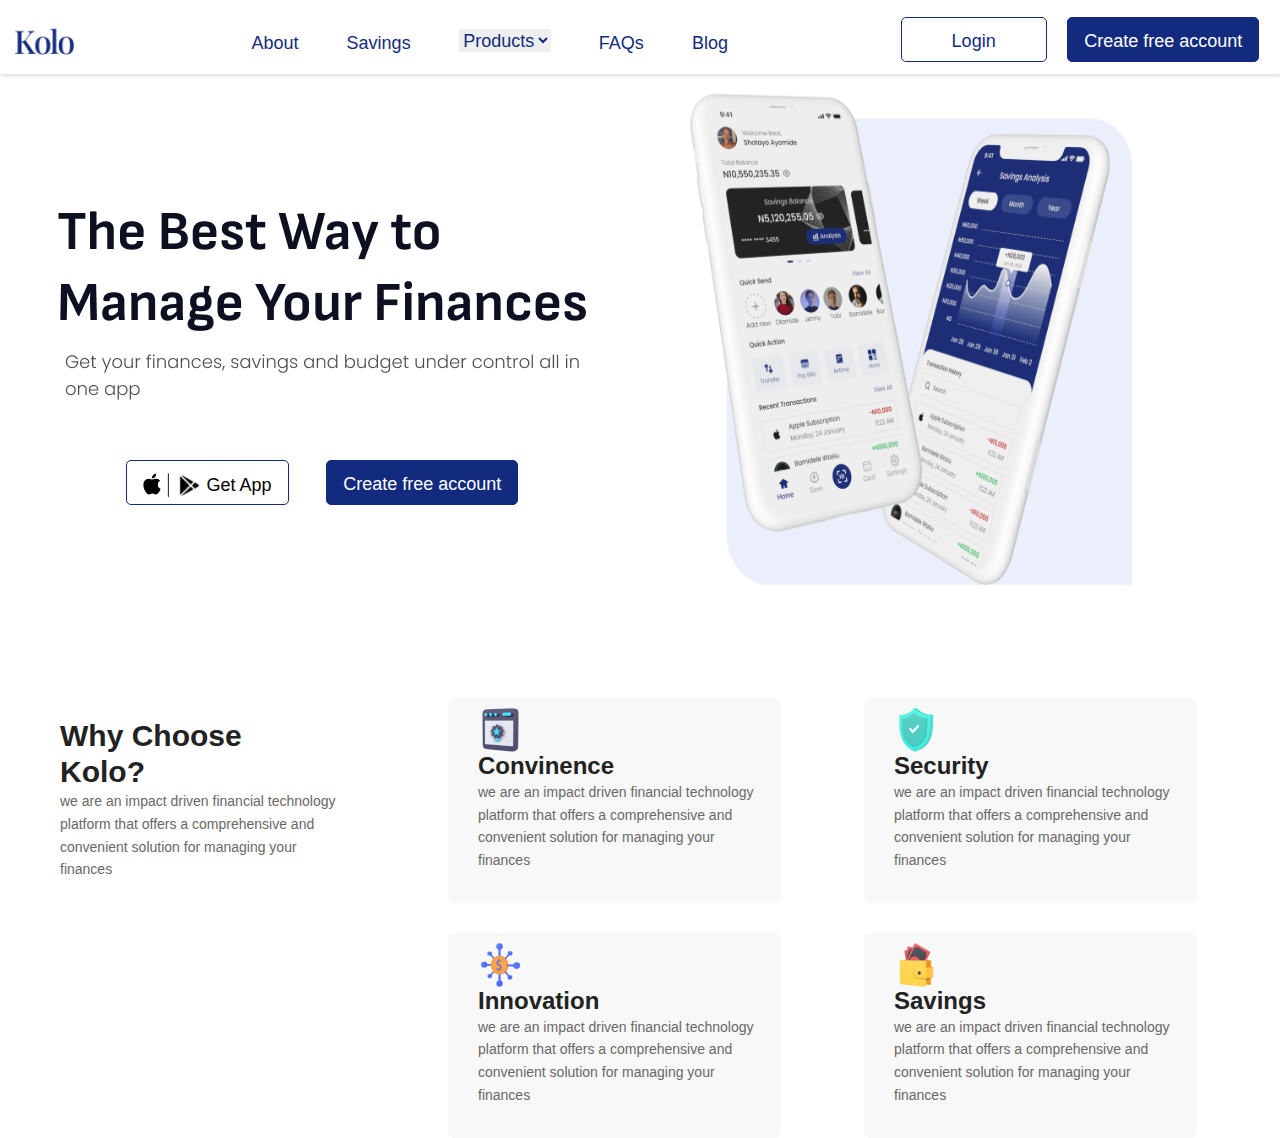
==== commit 9494aaf3: "Created another frontend template" ====
--- a/kolo/templates/index.html
+++ b/kolo/templates/index.html
@@ -83,7 +83,7 @@
                     <a href="#"><img src="../static/images/apple.png" style="height: 25px; margin-top: 10px;"></a>
                     <img src="../static/images/line.png" style="height: 25px; margin-top: 12px;">
                     <a href="#"><img src="../static/images/google play.png" style="height: 25px; margin-top: 12px;"></a>
-                    <p style="margin-left: 6px; color: black; font-size: 18px; padding-top: 13px;">Download App</p>
+                    <p style="margin-left: 6px; color: black; font-size: 18px; padding-top: 13px;">Get App</p>
                 </div>
                 <a href="#" class="nav" id="create-account">Create free account</a>
             </div>
@@ -99,22 +99,22 @@
         </div>
         <div id="section2_grand_child2">
             <div class="section2_grand_child2">
-                <img src="../static/images/convinience.png">
+                <img src="../static/images/convinience.png" class="icons">
                 <h3 style="width: 250px;">Convinence</h3>
                 <p class="section2_paragraph">we are an impact driven financial technology platform that offers a comprehensive and convenient solution for managing your finances</p>
             </div>
             <div class="section2_grand_child2">
-                <img src="../static/images/security.png">
+                <img src="../static/images/security.png" class="icons">
                 <h3 style="width: 250px;">Security</h3>
                 <p class="section2_paragraph">we are an impact driven financial technology platform that offers a comprehensive and convenient solution for managing your finances</p>
             </div>
             <div class="section2_grand_child2">
-                <img src="../static/images/innovation.png">
+                <img src="../static/images/innovation.png" class="icons">
                 <h3 style="width: 250px;">Innovation</h3>
                 <p class="section2_paragraph">we are an impact driven financial technology platform that offers a comprehensive and convenient solution for managing your finances</p>
             </div>
             <div class="section2_grand_child2">
-                <img src="../static/images/savings.png">
+                <img src="../static/images/savings.png" class="icons">
                 <h3 style="width: 250px">Savings</h3>
                 <p class="section2_paragraph">we are an impact driven financial technology platform that offers a comprehensive and convenient solution for managing your finances</p>
             </div>
--- a/kolo/static/index.css
+++ b/kolo/static/index.css
@@ -197,12 +197,12 @@
         flex-direction: column;
     } 
     #login-btn{
-        padding: 12px 10px 12px 10px;
-        background-color: white;
-        border: 1px solid #132B7E;
-        border-radius: 5px;
-        height: 45px;
-        width: 180px;
+        padding: 12px 6px 12px 6px;
+        background-color: white;
+        border: 1px solid #132B7E;
+        border-radius: 5px;
+        height: 45px;
+        width: 120px;
     }   
     #container{
         width:100%;
@@ -256,7 +256,7 @@
     
     #create-account{
         margin-left: 10px;
-        padding: 12px 8px 12px 8px;
+        padding: 12px 6px 12px 6px;
         background-color: #132B7E;
         color: white;
         border-radius: 5px;
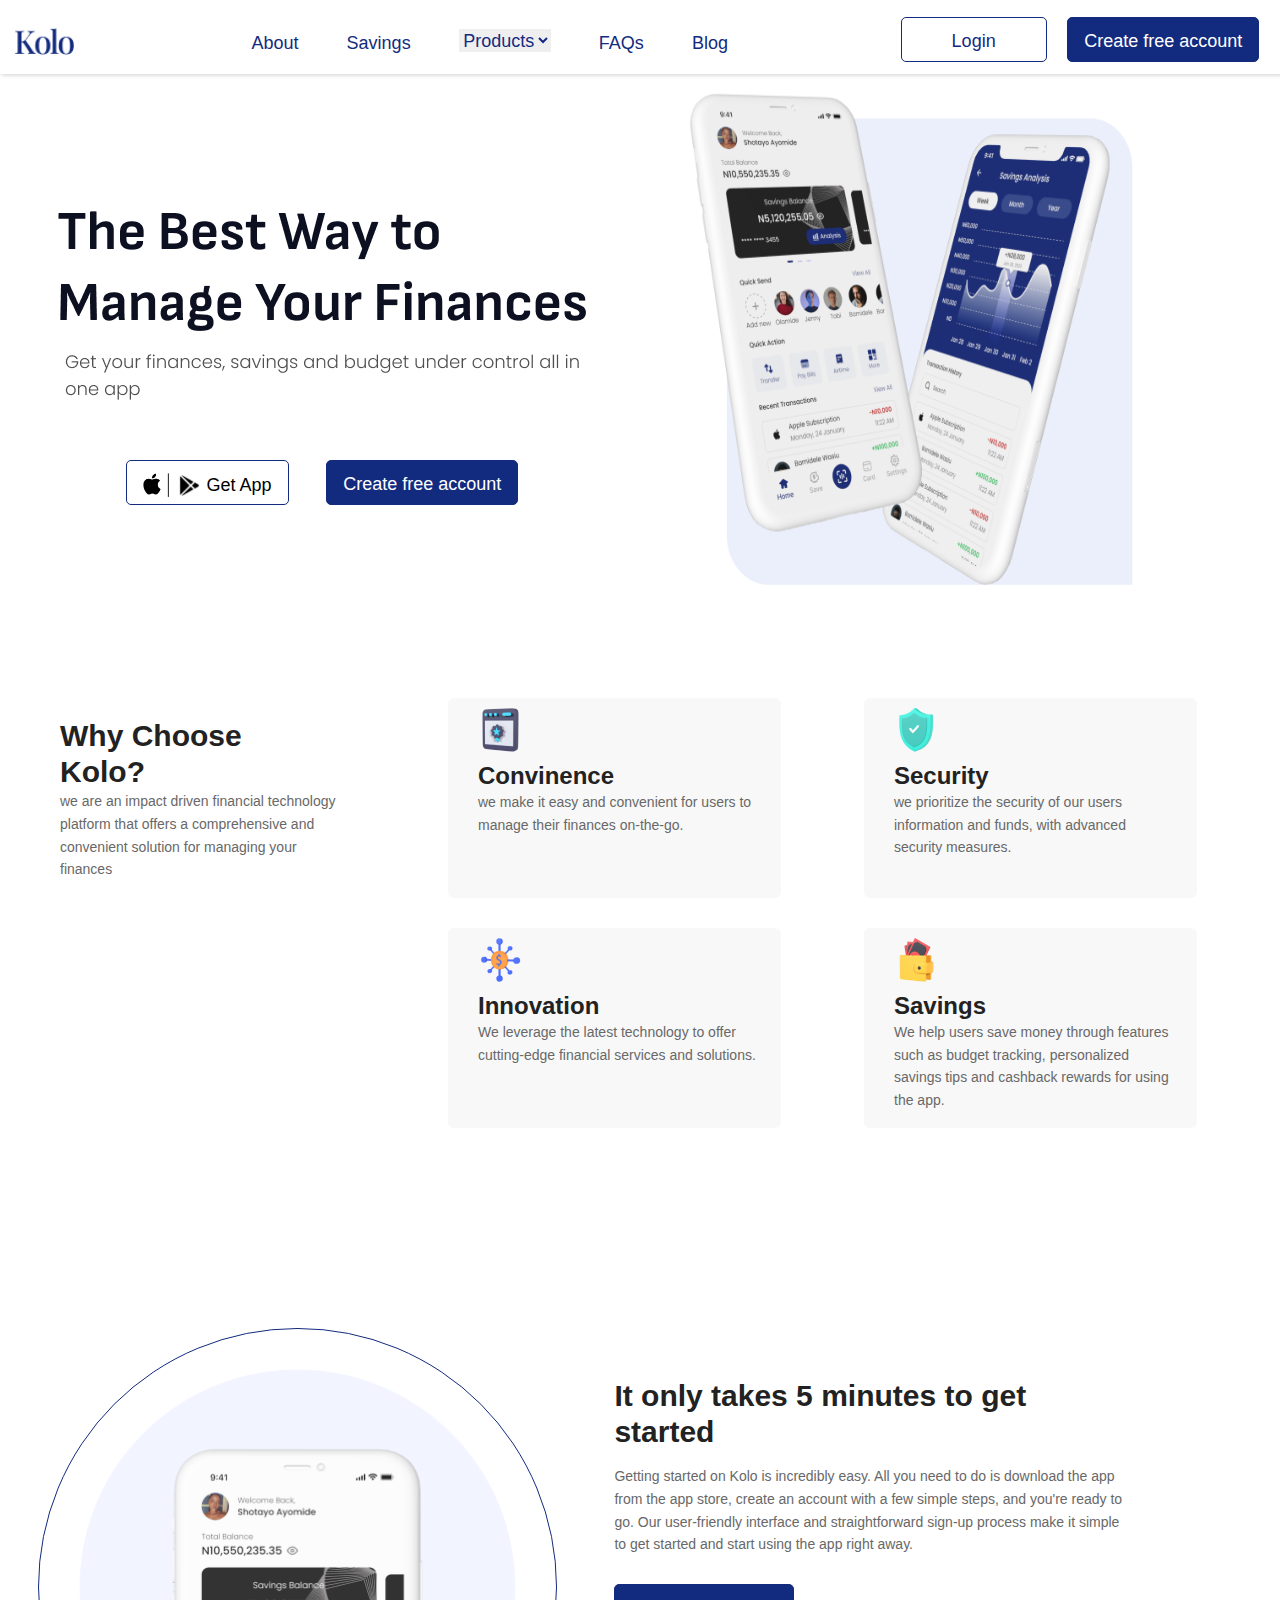
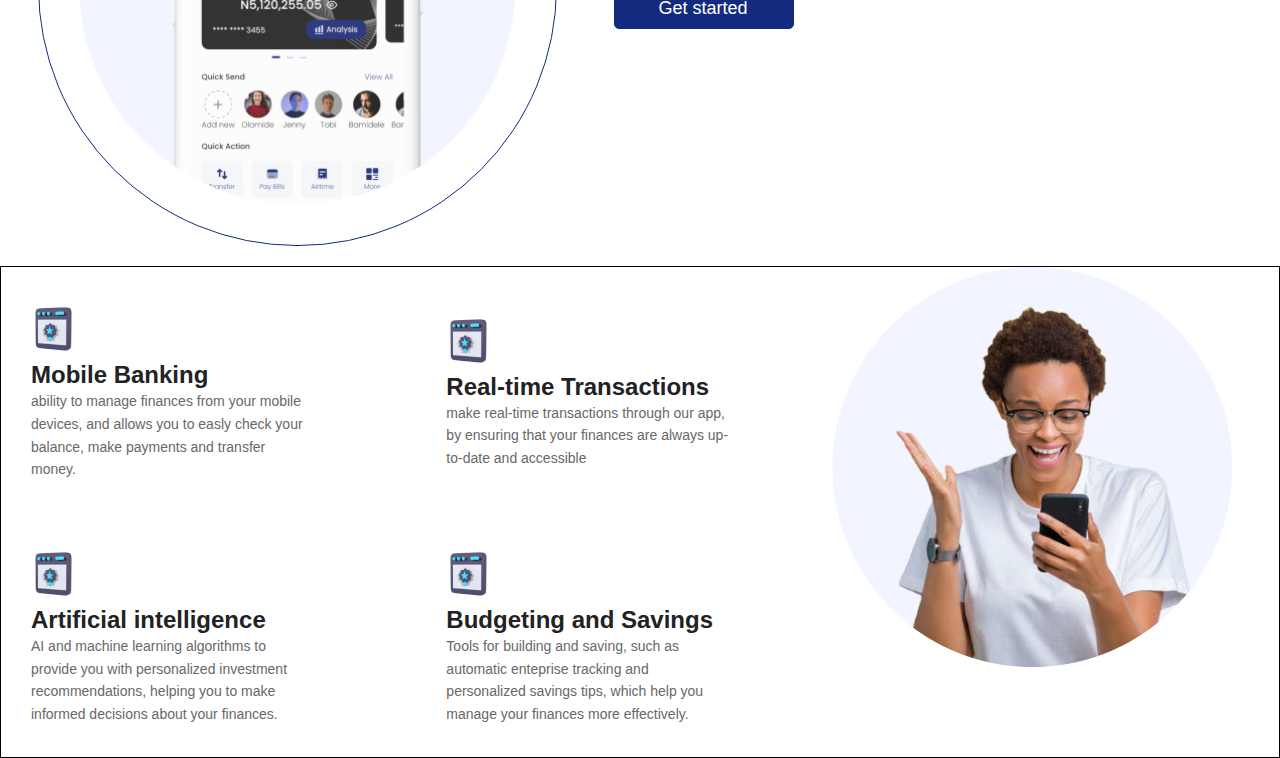
==== commit ed7b296e: "Added another section in index.html" ====
--- a/kolo/templates/index.html
+++ b/kolo/templates/index.html
@@ -101,26 +101,62 @@
             <div class="section2_grand_child2">
                 <img src="../static/images/convinience.png" class="icons">
                 <h3 style="width: 250px;">Convinence</h3>
-                <p class="section2_paragraph">we are an impact driven financial technology platform that offers a comprehensive and convenient solution for managing your finances</p>
+                <p class="section2_paragraph">we make it easy and convenient for users to manage their finances on-the-go.</p>
             </div>
             <div class="section2_grand_child2">
                 <img src="../static/images/security.png" class="icons">
                 <h3 style="width: 250px;">Security</h3>
-                <p class="section2_paragraph">we are an impact driven financial technology platform that offers a comprehensive and convenient solution for managing your finances</p>
+                <p class="section2_paragraph">we prioritize the security of our users information and funds, with advanced security measures.</p>
             </div>
             <div class="section2_grand_child2">
                 <img src="../static/images/innovation.png" class="icons">
                 <h3 style="width: 250px;">Innovation</h3>
-                <p class="section2_paragraph">we are an impact driven financial technology platform that offers a comprehensive and convenient solution for managing your finances</p>
+                <p class="section2_paragraph">We leverage the latest technology to offer cutting-edge financial services and solutions.</p>
             </div>
             <div class="section2_grand_child2">
                 <img src="../static/images/savings.png" class="icons">
                 <h3 style="width: 250px">Savings</h3>
-                <p class="section2_paragraph">we are an impact driven financial technology platform that offers a comprehensive and convenient solution for managing your finances</p>
+                <p class="section2_paragraph">We help users save money through features such as budget tracking, personalized savings tips and cashback rewards for using the app.</p>
             </div>
         </div>
     </div>
 
+    <div id="section3">
+        <img src="../static/images/Frame 211.png" id="section3_image1">
+        <div id="section3_child">
+            <h2>It only takes 5 minutes to get started</h2>
+            <p class="section2_paragraph" style="margin-top: 15px;">Getting started on Kolo is incredibly easy. All you need to do is download the app from the app store, create an account with a few simple steps, and you're ready to go. Our user-friendly interface and straightforward sign-up process make it simple to get started and start using the app right away.</p>
+            <a href="#" id="get_started">Get started</a>
+        </div>
+    </div>
+
+    <!-- SECTION 4 -->
+    <div id="section4">
+        <div id="section4_grand_child4">
+            <div class="section4_grand_child4">
+                <img src="../static/images/convinience.png" class="icons">
+                <h3 style="width: 250px;">Mobile Banking</h3>
+                <p class="section2_paragraph">ability to manage finances from your mobile devices, and allows you to easly check your balance, make payments and transfer money.</p>
+            </div>
+            <div class="section4_grand_child4">
+                <img src="../static/images/convinience.png" class="icons">
+                <h3>Real-time Transactions</h3>
+                <p class="section2_paragraph">make real-time transactions through our app, by ensuring that your finances are always up-to-date and accessible</p>
+            </div>
+            <div class="section4_grand_child4">
+                <img src="../static/images/convinience.png" class="icons">
+                <h3 style="width: 250px;">Artificial intelligence</h3>
+                <p class="section2_paragraph">AI and machine learning algorithms to provide you with personalized investment recommendations, helping you to make informed decisions about your finances.</p>
+            </div>
+            <div class="section4_grand_child4">
+                <img src="../static/images/convinience.png" class="icons">
+                <h3>Budgeting and Savings</h3>
+                <p class="section2_paragraph">Tools for building and saving, such as automatic enteprise tracking and personalized savings tips, which help you manage your finances more effectively.</p>
+            </div>
+        </div>
+
+        <img src="../static/images/girl.png" id="section3_image2">
+    </div>
             <script src="../static/js/vendor/jquery-2.2.4.min.js"></script>
 			<script src="https://cdnjs.cloudflare.com/ajax/libs/popper.js/1.11.0/umd/popper.min.js" integrity="sha384-b/U6ypiBEHpOf/4+1nzFpr53nxSS+GLCkfwBdFNTxtclqqenISfwAzpKaMNFNmj4" crossorigin="anonymous"></script>
 			<script src="../static/js/vendor/bootstrap.min.js"></script>
--- a/kolo/static/index.css
+++ b/kolo/static/index.css
@@ -31,7 +31,6 @@
     
     .nav{
         text-decoration: none;
-        color: rgb(8, 8, 8);
         padding-top: 30px;
         color: #132B7E;
         font-size: 18px;
@@ -59,6 +58,19 @@
         border-radius: 5px;
         height: 45px;
         border: 1px solid #132B7E;
+    }
+    #get_started{
+        width: 180px;
+        margin-top: 12px;
+        padding: 12px 16px 12px 43px;
+        background-color: #132B7E;
+        color: white;
+        border-radius: 5px;
+        height: 45px;
+        border: 1px solid #132B7E;
+        float: right;
+        text-decoration: none;
+        font-size: 18px;
     }
     
     #login-btn{
@@ -98,6 +110,7 @@
         border-radius: 5px;
         padding-left: 16px;
         padding-right: 16px;
+        /* width: 160px; */
     }
     #section2_grand_child{
         display: flex;
@@ -131,6 +144,7 @@
         border-radius: 6px;
         padding-left: 30px;
         padding-right: 20px;
+        height: 200px;
     }
     #section2_grand_child3{
         width: 300px;
@@ -177,6 +191,55 @@
         flex-direction: row;
         justify-content: space-between;
     }
+    .icons{
+        margin-bottom: 10px;
+    }
+    #section3{
+        display: grid;
+        grid-template-columns: 50% 50%;
+        grid-template-rows: 100%;
+        margin-top: 200px;
+        width: 90%;
+        margin-left: 3%;
+        margin-right: 50px;
+    }
+    #section3_image1{
+        border: 1px solid #132B7E;
+        padding: 40px;
+        border-radius: 510px;
+        width: 90%;
+    }
+    #section3_child{
+        padding-top: 50px;
+        width: 90%;
+        display: flex;
+        flex-direction: column;
+        justify-content: flex-start;
+    }
+    #section4{
+        display: grid;
+        grid-template-columns: 65% 35%;
+        grid-template-rows: 100%;
+        margin-top: 20px;
+        border: 1px solid black;
+    }
+    #section4_grand_child4{
+        display: grid;
+        grid-template-columns: 50% 50%;
+        grid-template-rows: 50% 50%;
+        align-items: center;
+        padding: 0%;
+    }
+    .section4_grand_child4{
+        margin-top: 30px;
+        width: 80%;
+        margin-right: 100px;
+        padding-top: 10px;
+        padding-bottom: 15px;
+        border-radius: 6px;
+        padding-left: 30px;
+        padding-right: 20px;
+    }
 }
 
 @media (max-width: 920px) {
@@ -195,6 +258,8 @@
     #navigation{
         display: flex;
         flex-direction: column;
+        height: 350px;
+        overflow: scroll;
     } 
     #login-btn{
         padding: 12px 6px 12px 6px;
@@ -210,8 +275,6 @@
 
     #navbar{
         box-shadow: 2px 0px 5px 0px rgb(212, 212, 212);
-        /* display: flex; */
-        /* flex-direction: column; */
     }
 /*     
     .nav{
@@ -229,7 +292,7 @@
         padding-top: 30px;
         color: #132B7E;
         font-size: 18px;
-        border-bottom: 1px solid #132B7E;
+        border-bottom: 1px solid #132b7e;
         border-top: 1px solid #132B7E;
         width: 100%;
         justify-content: center;
@@ -263,6 +326,9 @@
         height: 45px;
         border: 1px solid #132B7E;
         width: 180px;
+    }
+    .icons{
+        margin-bottom: 10px;
     }
     #create-account-2{
         color: #132B7E;
@@ -303,6 +369,7 @@
         border-radius: 5px;
         padding-left: 8px;
         padding-right: 8px;
+        width: 150px;
     }
     #section2_grand_child{
         display: flex;
@@ -374,4 +441,80 @@
         margin-left: 1.7%;
         width: 95%;
     }
+    #section3_image1{
+        border: 1px solid #132B7E;
+        padding: 30px;
+        border-radius: 510px;
+        width: 90%;
+    }
+    #section3{
+        display: flex;
+        flex-direction: column;
+        margin-top: 100px;
+        width: 100%;
+        margin-right: 50px;
+        align-items: center;
+        }
+    #section3_child{
+        padding-top: 50px;
+        width: 90%;
+        display: flex;
+        flex-direction: column;
+        justify-content: center;
+    }
+    #get_started{
+        margin-top: 12px;
+        padding: 12px 16px 12px 43px;
+        background-color: #132B7E;
+        color: white;
+        border-radius: 5px;
+        height: 45px;
+        border: 1px solid #132B7E;
+        text-decoration: none;
+        font-size: 18px;
+        width: 180px;
+    }
+    #section4{
+        display: flex;
+       flex-direction: column;
+        width: 100%;
+        align-items: center;
+    }
+    #section4_grand_child4{
+        display: flex;
+        flex-direction: column;
+        align-items: center;
+        width: 100%;
+        background-color: rgb(250, 250, 250);
+        margin-top: 50px;
+        padding-top: 30px;
+        padding-bottom: 60px;
+        border-radius: 20px 20px 10px 10px;
+    }
+    .section4_grand_child4{
+        align-items: center;
+        margin-top: 30px;
+        width: 70%;
+        background-color: white;
+        padding-top: 10px;
+        padding-bottom: 15px;
+        border-radius: 6px;
+        padding-left: 30px;
+        padding-right: 20px;
+    }
+    #section4_grand_child{
+        display: flex;
+        flex-direction: column;
+        width: 100%;
+        align-items: center;
+        margin-top: 250px;
+        /* justify-content: center; */
+    }
+    #section3_image2{
+        border: 1px solid #132B7E;
+        padding: 30px;
+        margin-top: 50px;
+        border-radius: 510px;
+        width: 90%;
+    }
 }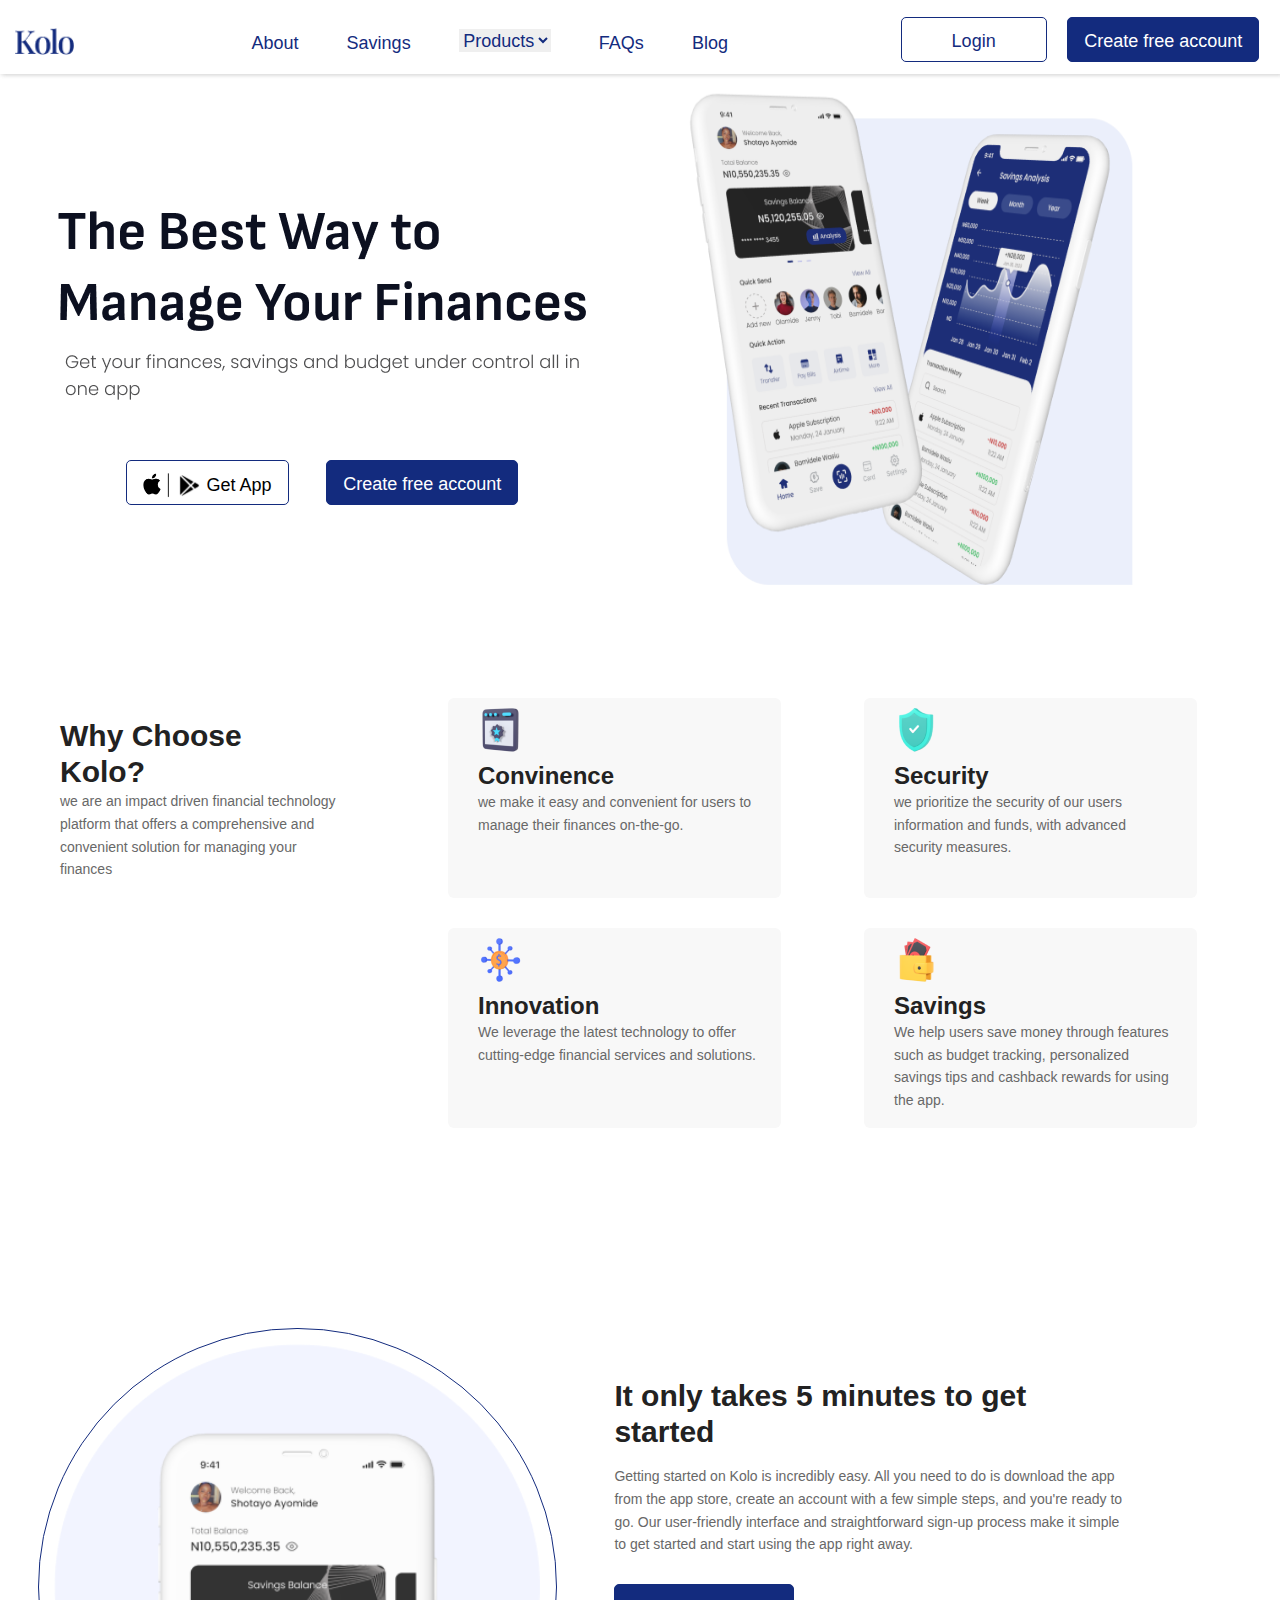
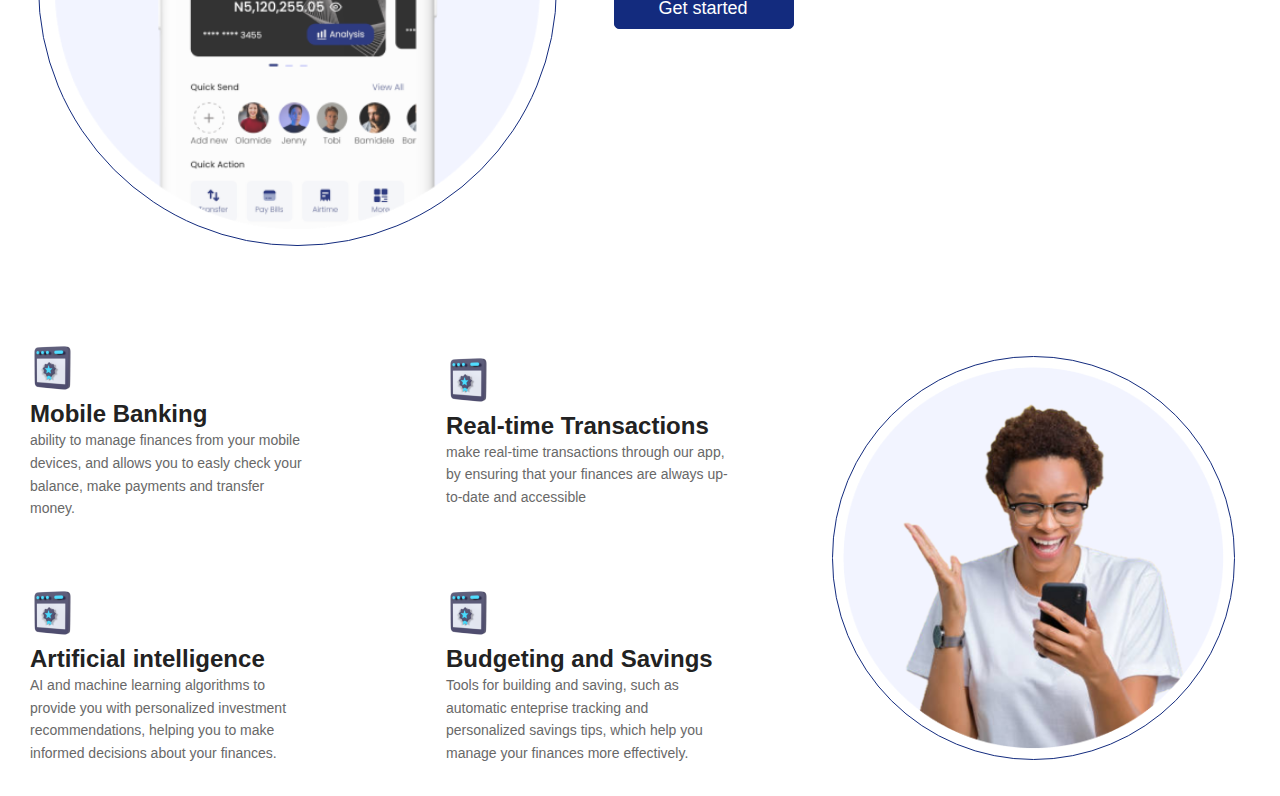
==== commit f32ac2eb: "Added another section in index.html" ====
--- a/kolo/templates/index.html
+++ b/kolo/templates/index.html
@@ -145,7 +145,7 @@
             </div>
             <div class="section4_grand_child4">
                 <img src="../static/images/convinience.png" class="icons">
-                <h3 style="width: 250px;">Artificial intelligence</h3>
+                <h3>Artificial intelligence</h3>
                 <p class="section2_paragraph">AI and machine learning algorithms to provide you with personalized investment recommendations, helping you to make informed decisions about your finances.</p>
             </div>
             <div class="section4_grand_child4">
--- a/kolo/static/index.css
+++ b/kolo/static/index.css
@@ -205,7 +205,7 @@
     }
     #section3_image1{
         border: 1px solid #132B7E;
-        padding: 40px;
+        padding: 15px;
         border-radius: 510px;
         width: 90%;
     }
@@ -220,8 +220,7 @@
         display: grid;
         grid-template-columns: 65% 35%;
         grid-template-rows: 100%;
-        margin-top: 20px;
-        border: 1px solid black;
+        margin-top: 60px;
     }
     #section4_grand_child4{
         display: grid;
@@ -240,6 +239,13 @@
         padding-left: 30px;
         padding-right: 20px;
     }
+    #section3_image2{
+        padding: 10px;
+        margin-top: 50px;
+        border: 1px solid #132B7E;
+        border-radius: 510px;
+        width: 90%;
+    }
 }
 
 @media (max-width: 920px) {
@@ -258,7 +264,7 @@
     #navigation{
         display: flex;
         flex-direction: column;
-        height: 350px;
+        height: 300px;
         overflow: scroll;
     } 
     #login-btn{
@@ -443,7 +449,7 @@
     }
     #section3_image1{
         border: 1px solid #132B7E;
-        padding: 30px;
+        padding: 15px;
         border-radius: 510px;
         width: 90%;
     }
@@ -511,9 +517,9 @@
         /* justify-content: center; */
     }
     #section3_image2{
-        border: 1px solid #132B7E;
-        padding: 30px;
-        margin-top: 50px;
+        padding: 15px;
+        margin-top: 40px;
+        border: 1px solid #132B7E;
         border-radius: 510px;
         width: 90%;
     }
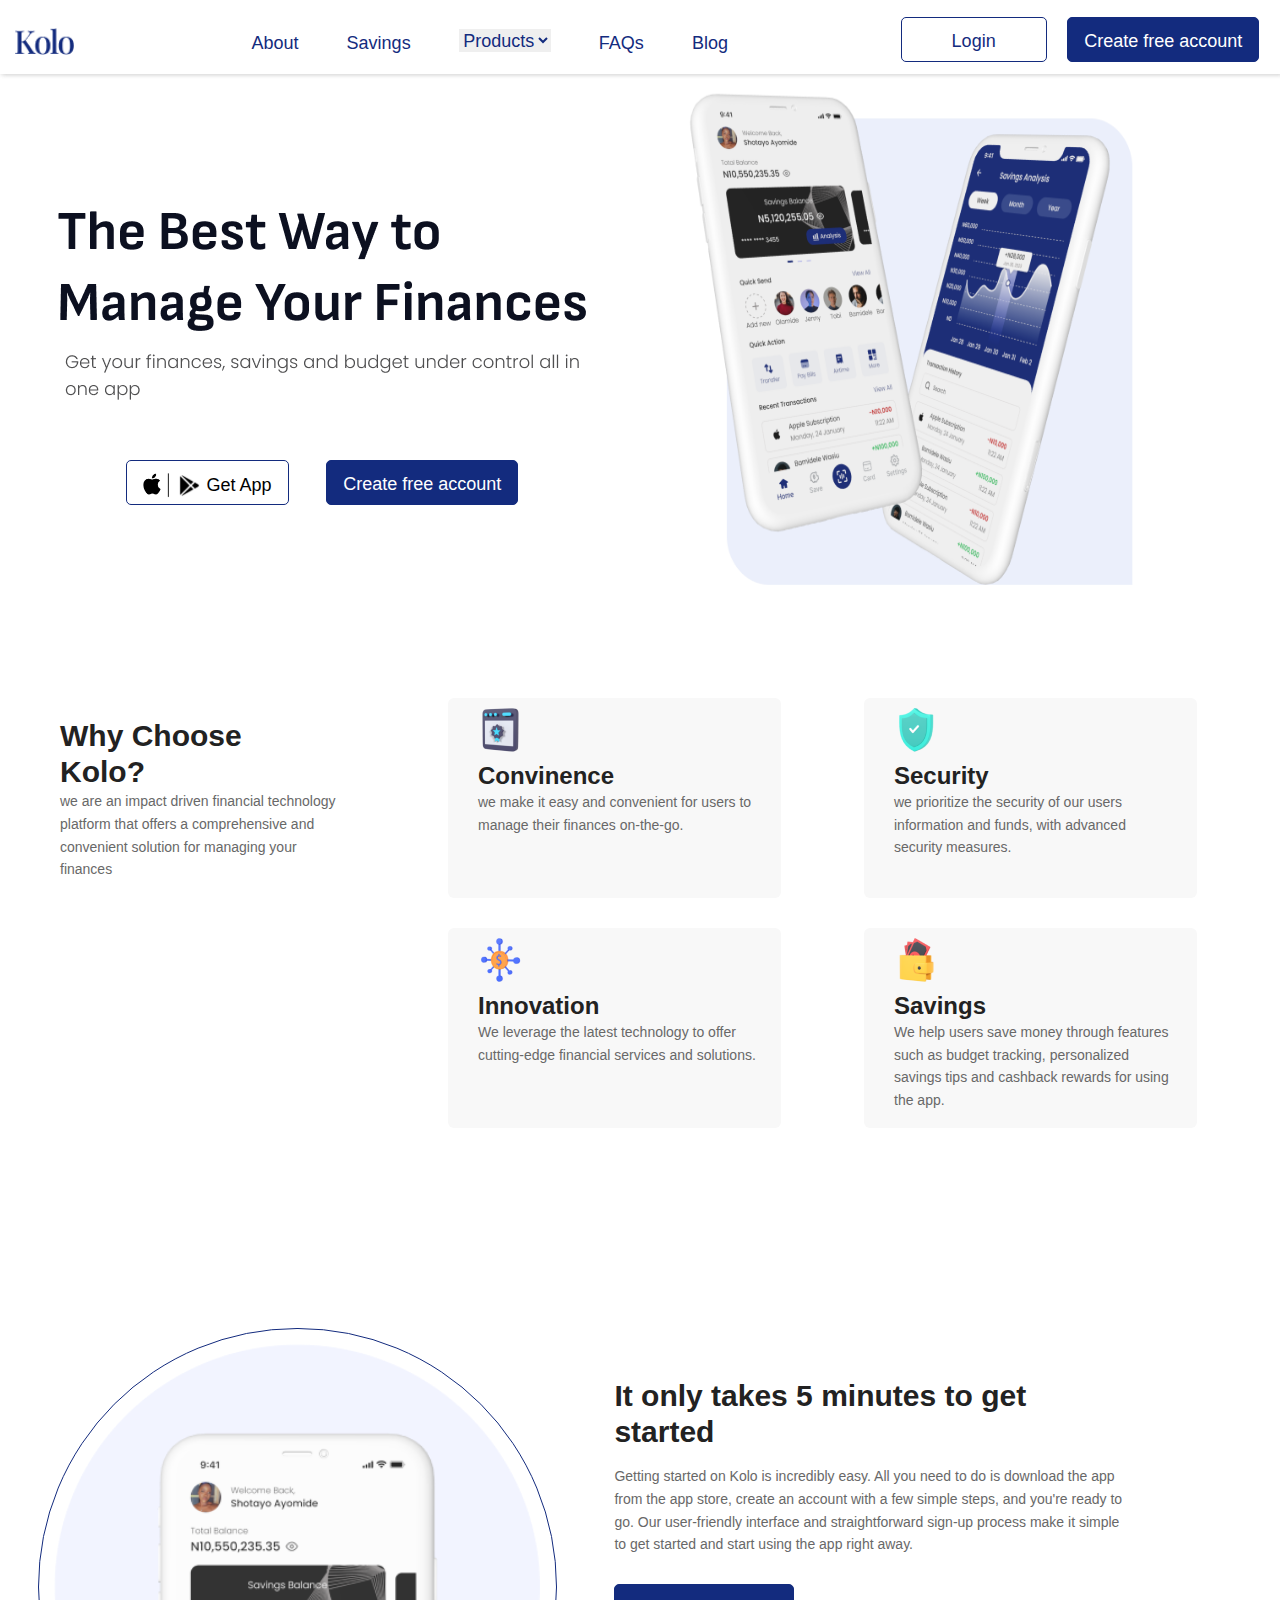
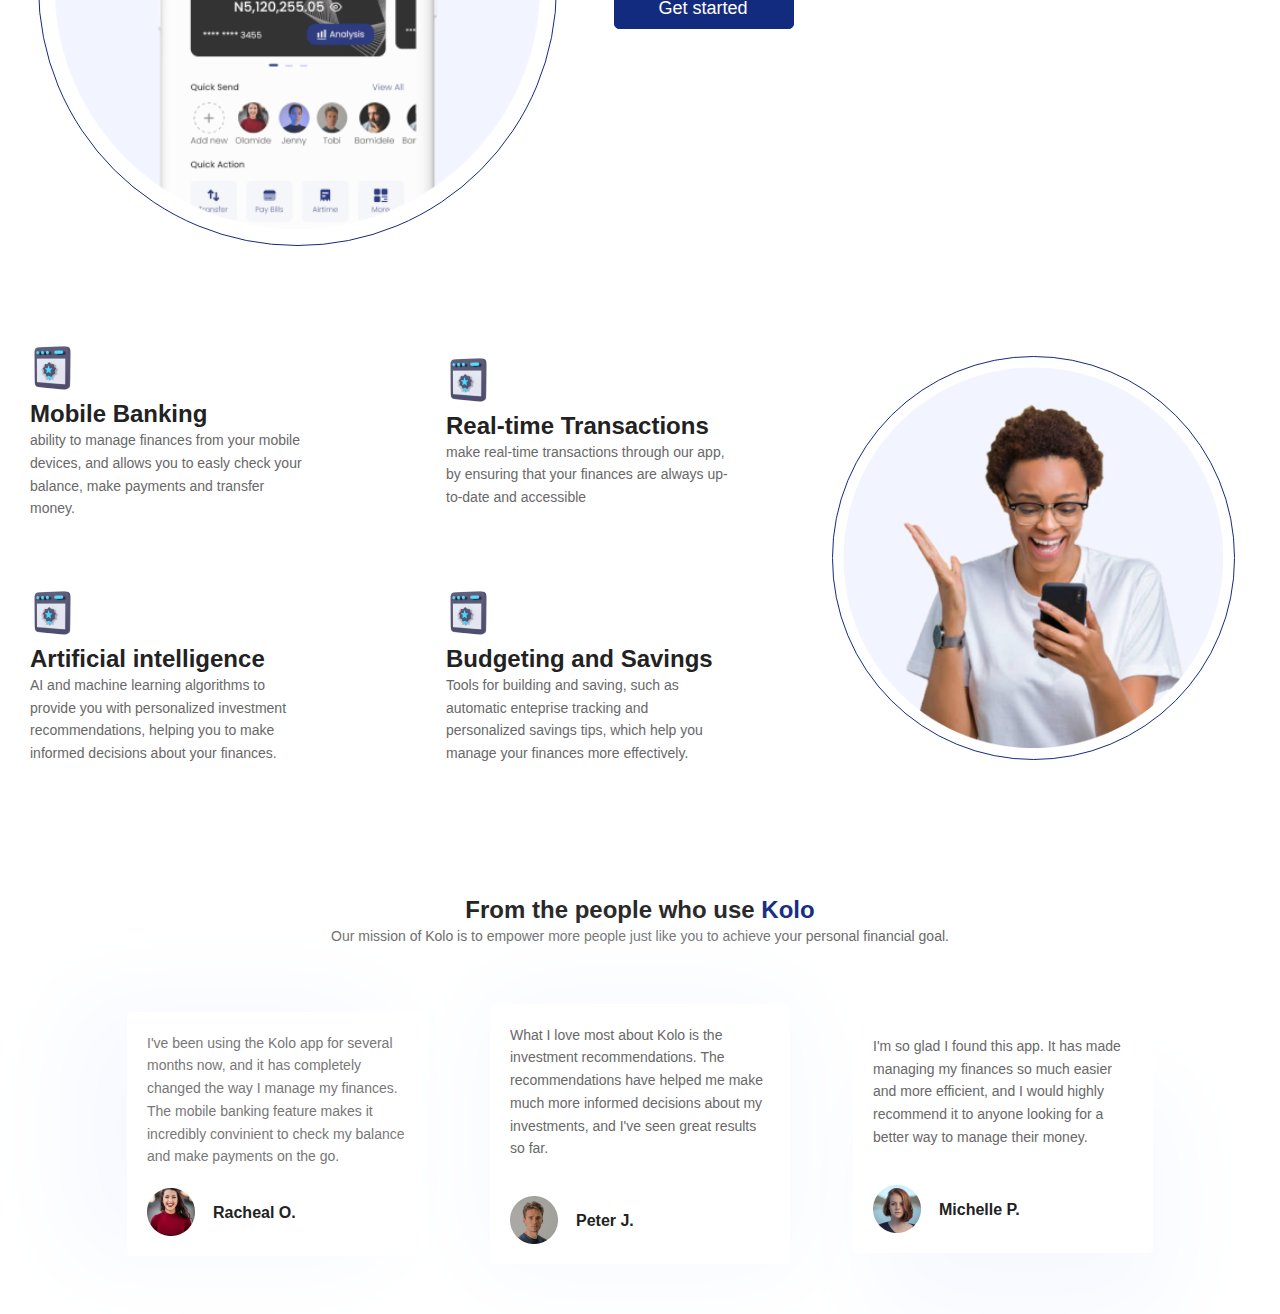
==== commit 14786d53: "Added new section and styling" ====
--- a/kolo/templates/index.html
+++ b/kolo/templates/index.html
@@ -154,8 +154,36 @@
                 <p class="section2_paragraph">Tools for building and saving, such as automatic enteprise tracking and personalized savings tips, which help you manage your finances more effectively.</p>
             </div>
         </div>
+        <img src="../static/images/girl.png" id="section3_image2">
+    </div>
 
-        <img src="../static/images/girl.png" id="section3_image2">
+    <!-- SECTION 5 -->
+    <div id="section5">
+        <h3>From the people who use <b style="color: #132B7E;">Kolo</b></h3>
+        <p id="section5_p">Our mission of Kolo is to empower more people just like you to achieve your personal financial goal.</p>
+        <div id="section5_child">
+            <div class="section5_grand_child" id="section5_grand">
+                    I've been using the Kolo app for several months now, and it has completely changed the way I manage my finances. The mobile banking feature makes it incredibly convinient to check my balance and make payments on the go.
+                    <div class="section5_grand_grand">
+                        <img src="../static/images/lady 1.png">
+                        <h5 class="profile_name">Racheal O.</h5>
+                    </div>
+            </div>
+            <div class="section5_grand_child" id="section5_grand2">
+                <p class="paragraph">What I love most about Kolo is the investment recommendations. The recommendations have helped me make much more informed decisions about my investments, and I've seen great results so far.</p>
+                <div class="section5_grand_grand">
+                    <img src="../static/images/man.png">
+                    <h5 class="profile_name">Peter J.</h5>
+                </div>
+            </div>
+            <div class="section5_grand_child">
+                <p class="paragraph"> I'm so glad I found this app. It has made managing my finances so much easier and more efficient, and I would highly recommend it to anyone looking for a better way to manage their money.</p>
+                <div class="section5_grand_grand">
+                    <img src="../static/images/lady 2.png">
+                    <h5 class="profile_name">Michelle P.</h5>
+                </div>
+            </div>
+        </div>
     </div>
             <script src="../static/js/vendor/jquery-2.2.4.min.js"></script>
 			<script src="https://cdnjs.cloudflare.com/ajax/libs/popper.js/1.11.0/umd/popper.min.js" integrity="sha384-b/U6ypiBEHpOf/4+1nzFpr53nxSS+GLCkfwBdFNTxtclqqenISfwAzpKaMNFNmj4" crossorigin="anonymous"></script>
--- a/kolo/static/index.css
+++ b/kolo/static/index.css
@@ -246,6 +246,47 @@
         border-radius: 510px;
         width: 90%;
     }
+    #section5{
+        display: flex;
+        flex-direction: column;
+        align-items: center;
+        width: 100%;
+        margin-bottom: 50px;
+        margin-top: 100px;
+    }
+    #section5_child{
+        display: flex;
+        flex-direction: row;
+        justify-content: space-evenly;
+        width: 90%;
+        align-items: center;
+    }
+    .section5_grand_child{
+        margin-top: 40px;
+        background-color: white;
+        width: 300px;
+        display: flex;
+        flex-direction: column;
+       padding: 20px;
+       border-radius: 5px;
+       box-shadow:20px 70px 100px 0px #f7f9ff;
+    }
+    #section5_grand{
+        box-shadow:-50px -5px 100px 10px #f7f9ff;
+    }
+    #section5_grand2{
+        box-shadow:0px 0px 100px 10px #f7f9ff;
+    }
+    .section5_grand_grand{
+        display: flex;
+        flex-direction: row;
+        justify-content: flex-start;
+        margin-top: 20px;
+    }
+    .profile_name{
+        margin-top: 15px;
+        margin-left: 18px;
+    }
 }
 
 @media (max-width: 920px) {
@@ -523,4 +564,45 @@
         border-radius: 510px;
         width: 90%;
     }
+    #section5{
+        display: flex;
+        flex-direction: column;
+        align-items: center;
+        width: 100%;
+        margin-bottom: 50px;
+        margin-top: 100px;
+    }
+    #section5_child{
+        display: flex;
+        flex-direction: column;
+        width: 90%;
+        align-items: center;
+    }
+    .section5_grand_child{
+        margin-top: 40px;
+        background-color: white;
+        width: 300px;
+        display: flex;
+        flex-direction: column;
+       padding: 20px;
+       border-radius: 5px;
+       box-shadow:0px 0px 100px 10px #f7f9ff;
+    }
+    #section5_grand2{
+        box-shadow:0px 0px 100px 10px #f7f9ff;
+    }
+    .section5_grand_grand{
+        display: flex;
+        flex-direction: row;
+        justify-content: flex-start;
+        margin-top: 20px;
+    }
+    .profile_name{
+        margin-top: 15px;
+        margin-left: 18px;
+    }
+    #section5_p{
+        width: 90%;
+        padding-top: 5px;
+    }
 }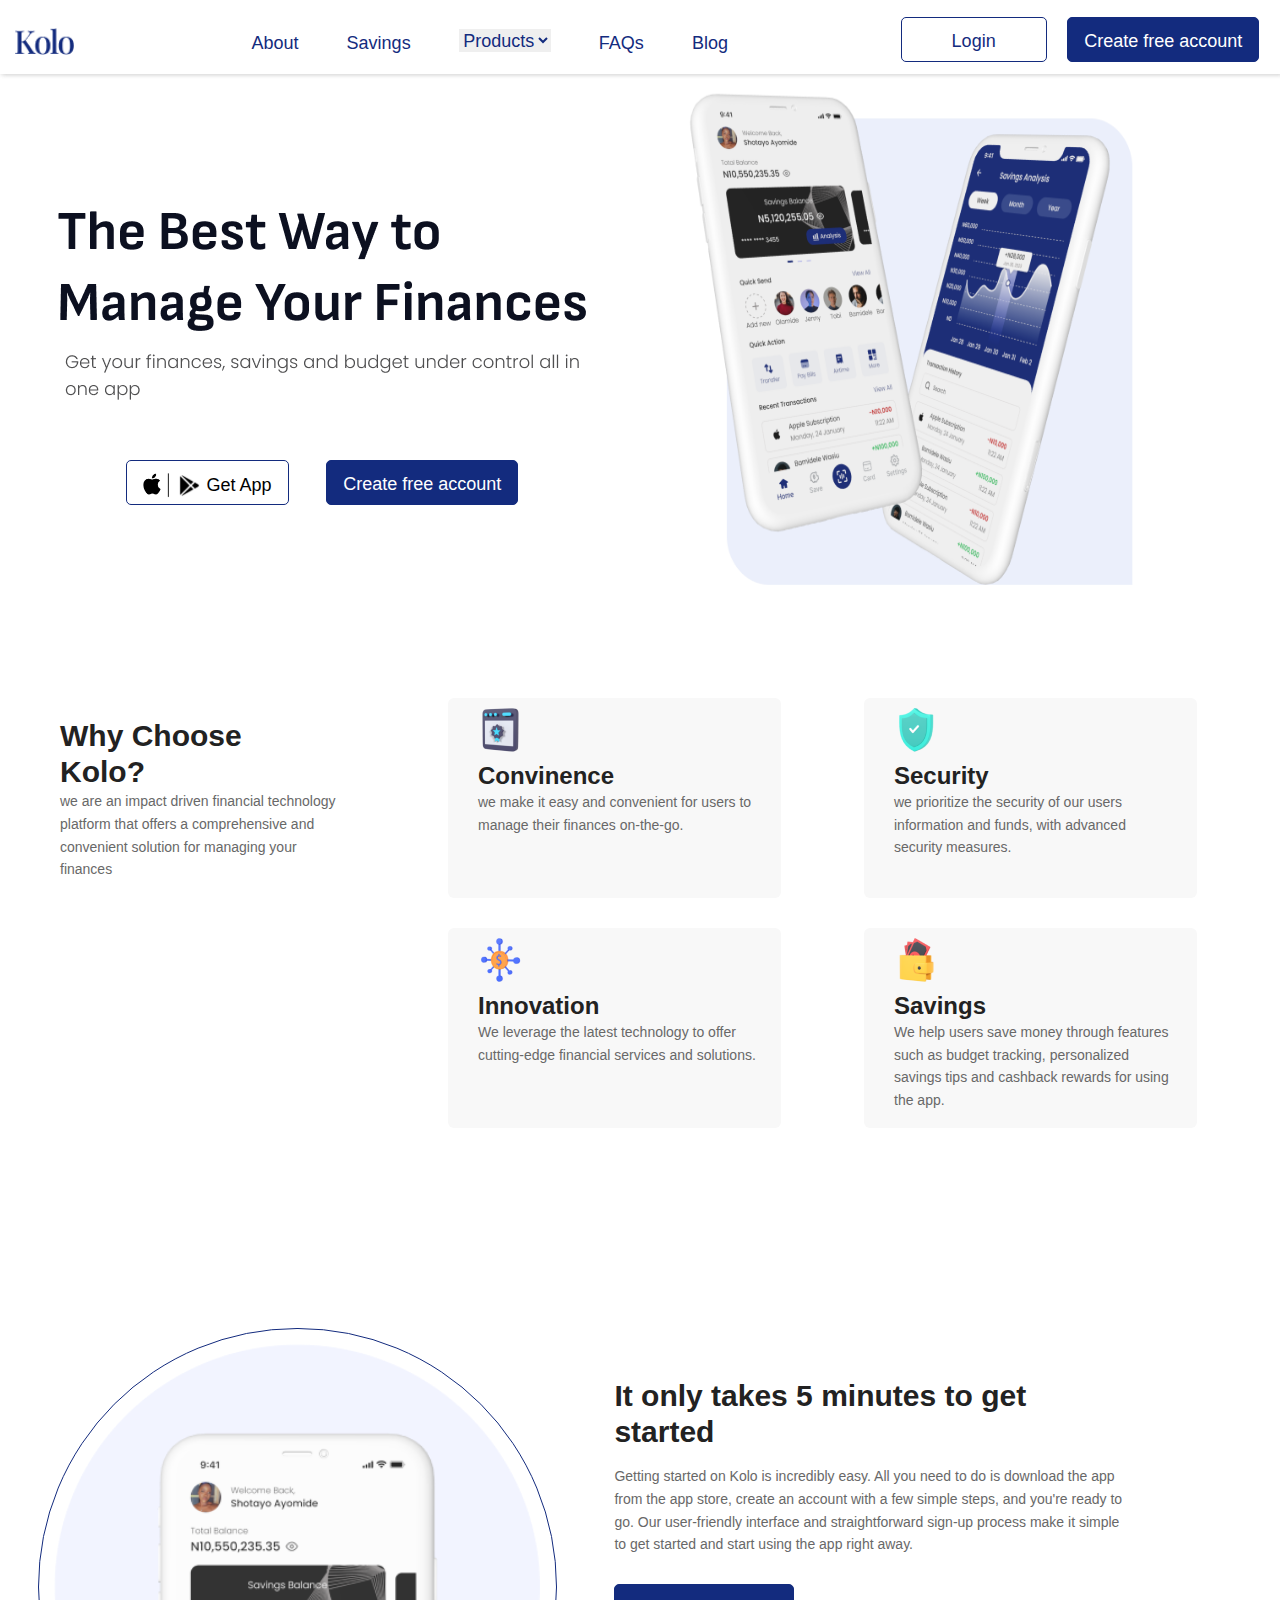
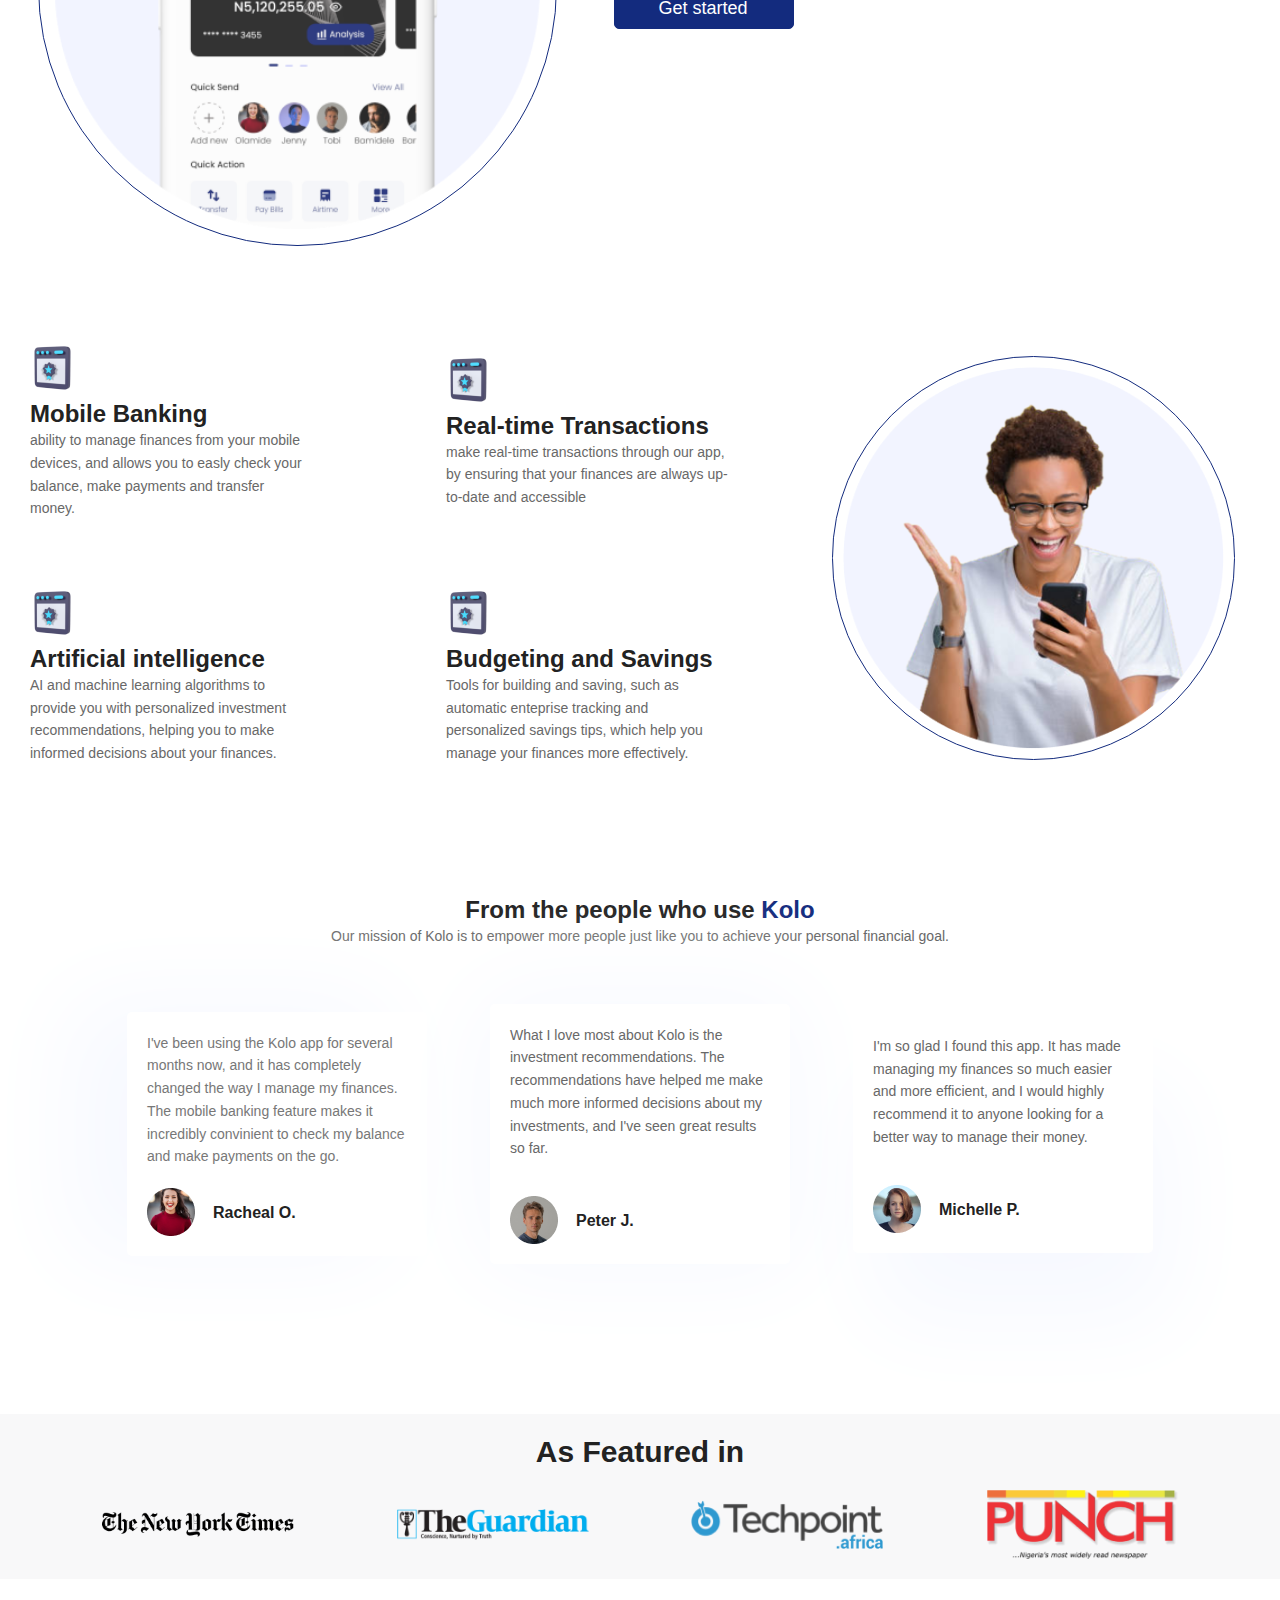
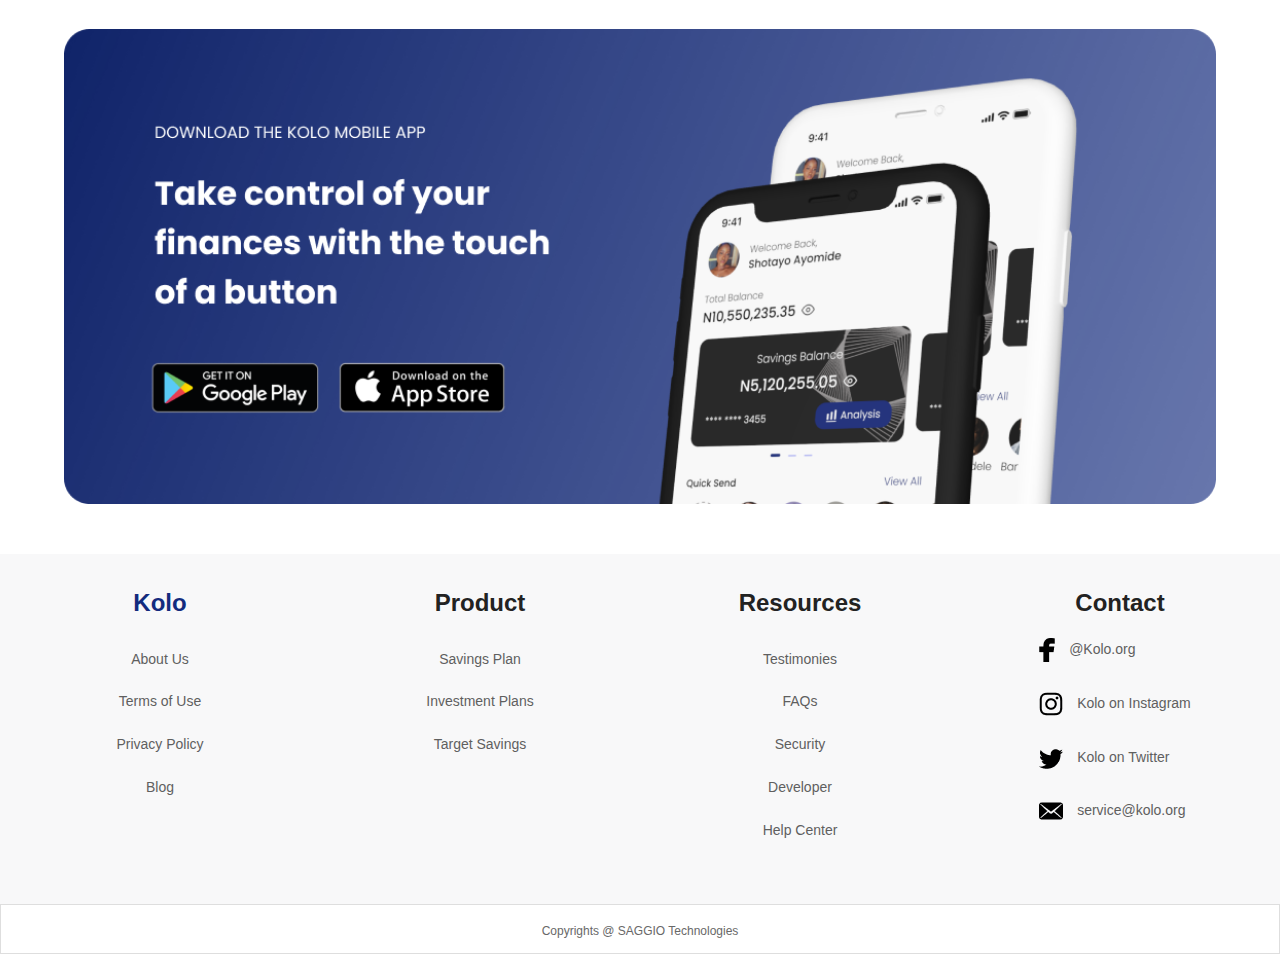
==== commit 8caaf181: "Rounded up the template design available in the figma file" ====
--- a/kolo/templates/index.html
+++ b/kolo/templates/index.html
@@ -53,26 +53,8 @@
                 </div>
             </nav>
         </header>
-
-
-    <!-- <header>
-        <div id="navbar" class="navbar-nav">
-            <h1 id="logo" style="padding-left: 10px; color: #132B7E; size: 33px;">Kolo</h1>
-                <a href="#" class="nav">About</a>
-                <a href="#" class="nav">Savings</a>
-                <select class="nav" id="selection">
-                    <option value="products" class="nav" style="text-align: center;">Products</option>
-                    <option value="savings" class="nav" style="text-align: center;">Savings</option>
-                    <option value="loan" class="nav"  style="text-align: center;">Loan</option>
-                </select>
-                <a href="#" class="nav">FAQs</a>
-                <a href="#" class="nav">Blog</a>
-            <div id="login-nav" class="navbar-nav">
-                    <a href="#" class="nav" id="login-btn">Login</a>
-                    <a href="#" class="nav" id="create-account">Create free account</a>
-            </div>
-        </div>
-    </header> -->
+        
+    <!-- SECTION 1 -->
     <div class="section-1">
         <div class="section-1_child">
             <img src="../static/images/The Best Way to Manage Your Finances.png" id="image4">
@@ -90,6 +72,8 @@
         </div>
         <img src="../static/images/kolo1.png" id="image2">
     </div>
+
+    <!-- SECTION 2 -->
     <div id="section2">
         <div class="section2_grand_child">
             <div id="section2_grand_child3">
@@ -121,6 +105,7 @@
         </div>
     </div>
 
+    <!-- SECTION 3 -->
     <div id="section3">
         <img src="../static/images/Frame 211.png" id="section3_image1">
         <div id="section3_child">
@@ -184,6 +169,76 @@
                 </div>
             </div>
         </div>
+    </div>
+
+    <!-- SECTION 6 -->
+    <div id="section6">
+        <h2>As Featured in</h2>
+        <div id="section6_child">
+            <img src="../static/images/Vector.png" class="section6_image">
+            <img src="../static/images/The Guardian Nigeria - png.png" class="section6_image">
+            <img src="../static/images/Techpoint Africa - png.png" class="section6_image">
+            <img src="../static/images/image 4.png" class="section6_image">
+        </div>
+    </div>
+
+    <!-- SECTION 7 -->
+    <div id="section7">
+        <img src="../static/images/MacBook Air - 8.png" class="section7_image">
+    </div>
+
+    <!-- SECTION 8 -->
+    <div id="section8">
+        <div id="section8_child1">
+            <div class="section">
+                <h3 class="footer_heading" style="color: #132B7E;">Kolo</h3>
+                <a class="nav2" href="#">About Us</a>
+
+                <a class="nav2" href="#">Terms of Use</a>
+                <a class="nav2" href="#">Privacy Policy</a>
+                <a class="nav2" href="#">Blog</a>
+            </div>
+            <div class="section">
+                <h3 class="footer_heading">Product</h3>
+                <a class="nav2" href="#">Savings Plan</a>
+                <a class="nav2" href="#">Investment Plans</a>
+                <a class="nav2" href="#">Target Savings</a>
+            </div>
+        </div>
+        <div id="section8_child1">
+            <div class="section">
+                <h3 class="footer_heading">Resources</h3>
+                <a class="nav2" href="#">Testimonies</a>
+                <a class="nav2" href="#">FAQs</a>
+                <a class="nav2" href="#">Security</a>
+                <a class="nav2" href="#">Developer</a>
+                <a class="nav2" href="#">Help Center</a>
+            </div>
+            <div class="section">
+                <h3 class="footer_heading">Contact</h3>
+                <div>
+                    <div class="contact">
+                        <img src="../static/images/facebook.png">
+                        <a class="nav2" href="#">@Kolo.org</a>
+                    </div>
+                    <div class="contact">
+                        <img src="../static/images/instagram.png">
+                        <a class="nav2" href="#">Kolo on Instagram</a>
+                    </div>
+                    <div class="contact">
+                        <img src="../static/images/Twitter.png">
+                        <a class="nav2" href="#">Kolo on Twitter</a>
+                    </div>
+                    <div class="contact">
+                        <img src="../static/images/email.png">
+                        <a class="nav2" href="#">service@kolo.org</a>
+                    </div>
+                </div>
+            </div>
+        </div>
+    </div>
+    <div id="section9">
+        <p class="paragraph">Copyrights @ SAGGIO Technologies</p>
     </div>
             <script src="../static/js/vendor/jquery-2.2.4.min.js"></script>
 			<script src="https://cdnjs.cloudflare.com/ajax/libs/popper.js/1.11.0/umd/popper.min.js" integrity="sha384-b/U6ypiBEHpOf/4+1nzFpr53nxSS+GLCkfwBdFNTxtclqqenISfwAzpKaMNFNmj4" crossorigin="anonymous"></script>
--- a/kolo/static/index.css
+++ b/kolo/static/index.css
@@ -92,7 +92,6 @@
         justify-content: center;
         align-items: center;
         margin-left: 30px;
-        /* border: 1px solid black; */
     }
     #section1_grand_child{
         margin-top: 60px;
@@ -110,13 +109,10 @@
         border-radius: 5px;
         padding-left: 16px;
         padding-right: 16px;
-        /* width: 160px; */
     }
     #section2_grand_child{
         display: flex;
         flex-direction: column;
-        /* align-items: center; */
-        /* justify-content: center; */
     }
     p{
         color: rgb(104, 104, 104);
@@ -287,6 +283,73 @@
         margin-top: 15px;
         margin-left: 18px;
     }
+    #section6{
+        display: flex;
+        flex-direction: column;
+        justify-content: center;
+        align-items: center;
+        background-color: #F8F8F9;
+        padding-top: 20px;
+        margin-top: 150px;
+    }
+    #section6_child{
+        display: flex;
+        flex-direction: row;
+        align-items: center;
+        justify-content: space-evenly;
+        width: 100%;
+    }
+    .section6_image{
+        margin-top: 20px;
+        padding-bottom: 20px;
+        width: 15%;
+    }
+    #section7{
+        margin-top: 50px;
+        margin-bottom: 50px;
+        display: flex;
+        flex-direction: column;
+        justify-content: center;
+        align-items: center;
+        width: 100%;
+    }
+    .section7_image{
+        width: 90%;
+    }
+    #section8{
+        display: flex;
+        flex-direction: row;
+        justify-content: space-evenly;
+        width: 100%;
+        background-color: #F8F8F9;
+        height: 350px;
+    }
+    #section8_child1{
+        display: flex;
+        flex-direction: row;
+        justify-content: space-evenly;
+        align-items: center;
+        width: 100%;
+        height: 100%;
+    }
+    .section{
+        display: flex;
+        flex-direction: column;
+        width: 100%;
+        justify-content: flex-start;
+        align-items: center;
+        height: 280px;
+    }
+    .nav2{
+        padding: 10px;
+        color: rgb(95, 95, 95);
+    }
+    .footer_heading{
+        margin-bottom: 20px;
+    }
+    .contact{
+        margin-bottom: 30px;
+    }
 }
 
 @media (max-width: 920px) {
@@ -323,16 +386,6 @@
     #navbar{
         box-shadow: 2px 0px 5px 0px rgb(212, 212, 212);
     }
-/*     
-    .nav{
-        text-decoration: none;
-        padding-top: 30px;
-        color: #132B7E;
-        border-bottom: 1px solid #132B7E;
-        justify-content: center;
-        font-size: 18px;
-        align-items: center;
-    } */
     
     .nav{
         text-decoration: none;
@@ -359,8 +412,6 @@
         display: flex;
         flex-direction: column;
         margin-bottom: 10px;
-        /* grid-template-columns: 25% 25% 25% 25%;
-        grid-template-rows: 50% 50%; */
         align-items: center;
     }
     
@@ -422,8 +473,6 @@
         display: flex;
         flex-direction: column;
         width: 100%;
-        /* align-items: center; */
-        /* justify-content: center; */
     }
     p{
         color: rgb(104, 104, 104);
@@ -555,7 +604,6 @@
         width: 100%;
         align-items: center;
         margin-top: 250px;
-        /* justify-content: center; */
     }
     #section3_image2{
         padding: 15px;
@@ -604,5 +652,86 @@
     #section5_p{
         width: 90%;
         padding-top: 5px;
-    }
+        text-align: center;
+    }
+    #section6{
+        display: flex;
+        flex-direction: column;
+        justify-content: center;
+        align-items: center;
+        background-color: #F8F8F9;
+        padding-top: 20px;
+        margin-top: 150px;
+    }
+    #section6_child{
+        display: flex;
+        flex-direction: row;
+        align-items: center;
+        justify-content: space-evenly;
+        width: 100%;
+    }
+    .section6_image{
+        margin-top: 20px;
+        width: 20%;
+        padding-bottom: 10px;
+    }
+    #section7{
+        margin-top: 50px;
+        margin-bottom: 50px;
+        display: flex;
+        flex-direction: column;
+        justify-content: center;
+        align-items: center;
+        width: 100%;
+    }
+    .section7_image{
+        width: 90%;
+    }
+    #section8{
+        display: flex;
+        flex-direction: column;
+        justify-content: center;
+        width: 100%;
+        background-color: #F8F8F9;
+        padding-bottom: 20px;
+        padding-top: 20px;
+    }
+    #section8_child1{
+        display: flex;
+        flex-direction: row;
+        justify-content: space-evenly;
+        align-items: center;
+        width: 100%;
+        height: 100%;
+    }
+    .section{
+        display: flex;
+        flex-direction: column;
+        width: 100%;
+        justify-content: flex-start;
+        align-items: center;
+        height: 260px;
+        /* border: 1px solid #132B7E; */
+    }
+    .nav2{
+        padding: 10px;
+        color: rgb(95, 95, 95);
+    }
+    .footer_heading{
+        margin-bottom: 20px;
+    }
+    .contact{
+        margin-bottom: 30px;
+    }
+}
+
+#section9{
+    display: flex;
+    justify-content: center;
+    align-items: center;
+    font-size: 12px;
+    border: 1px solid rgb(222, 222, 222);
+    margin: auto;
+    height: 50px;
+    padding-top: 20px;
 }